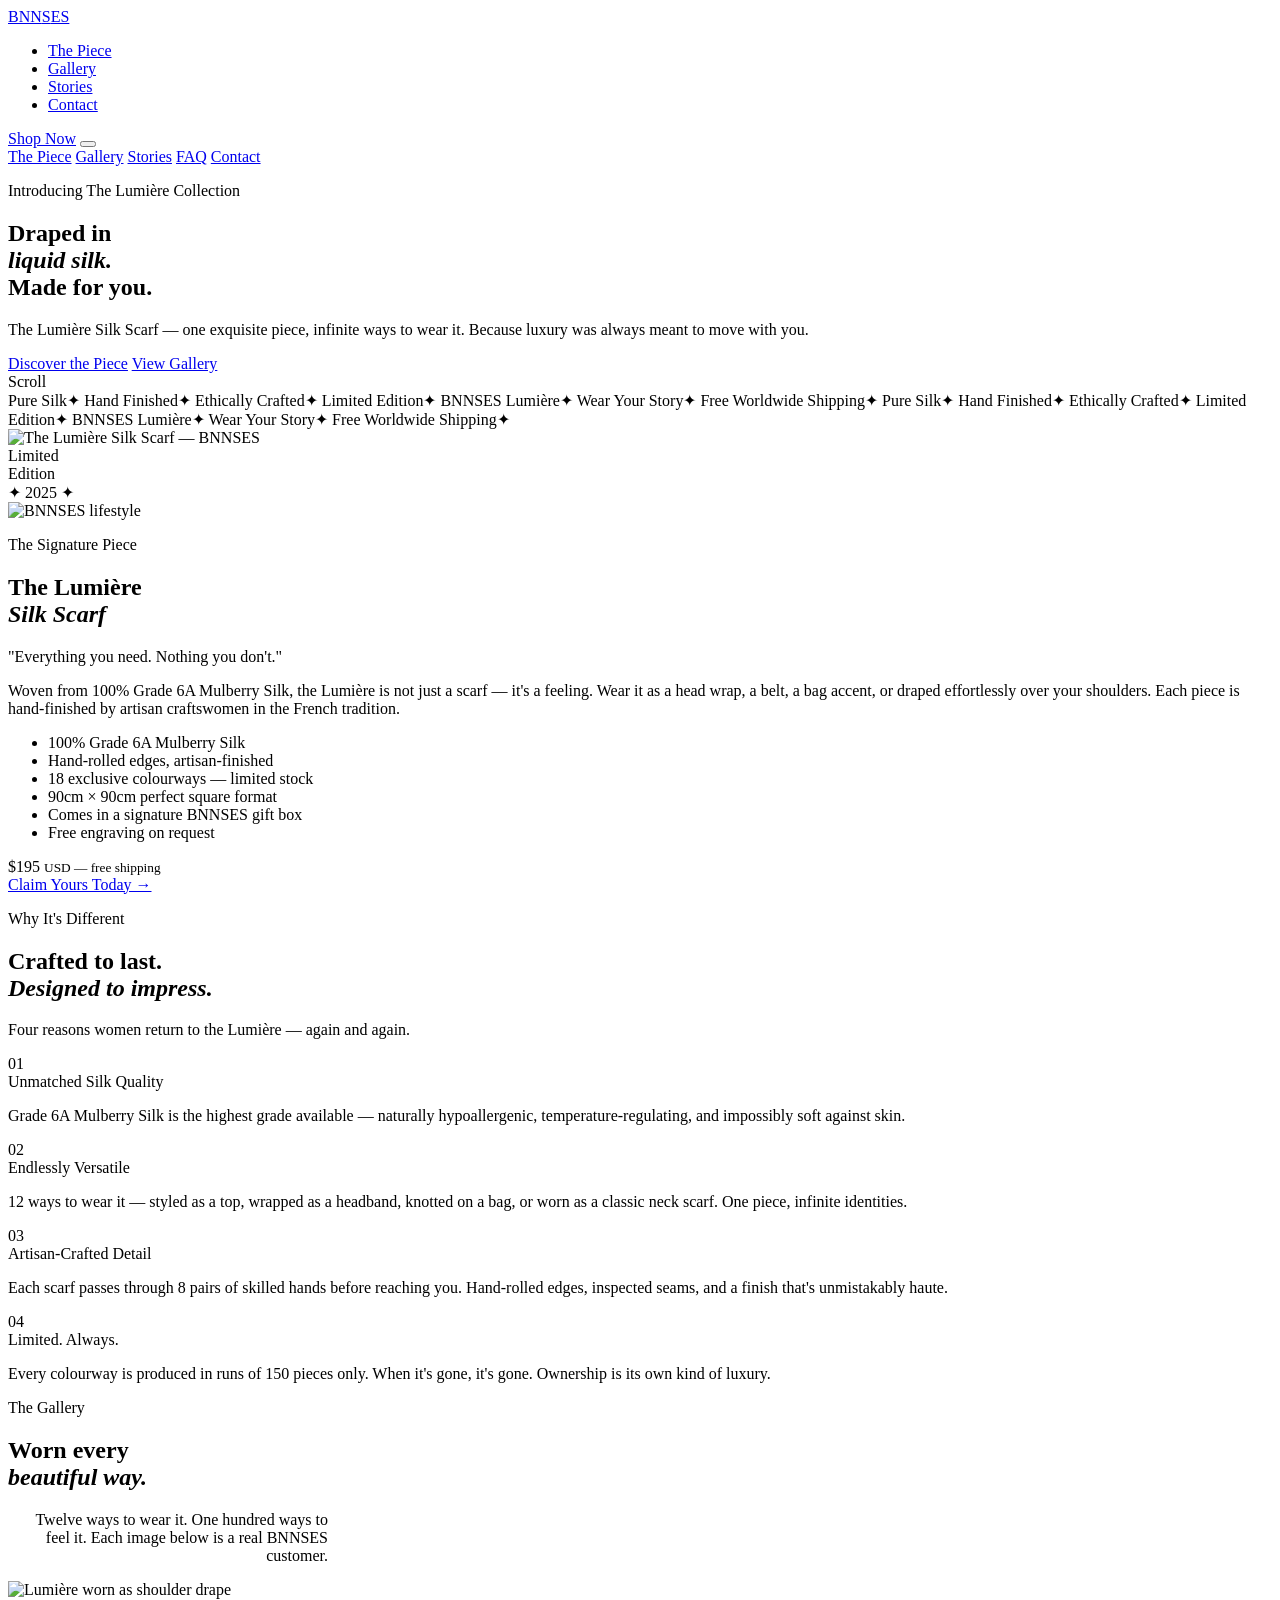
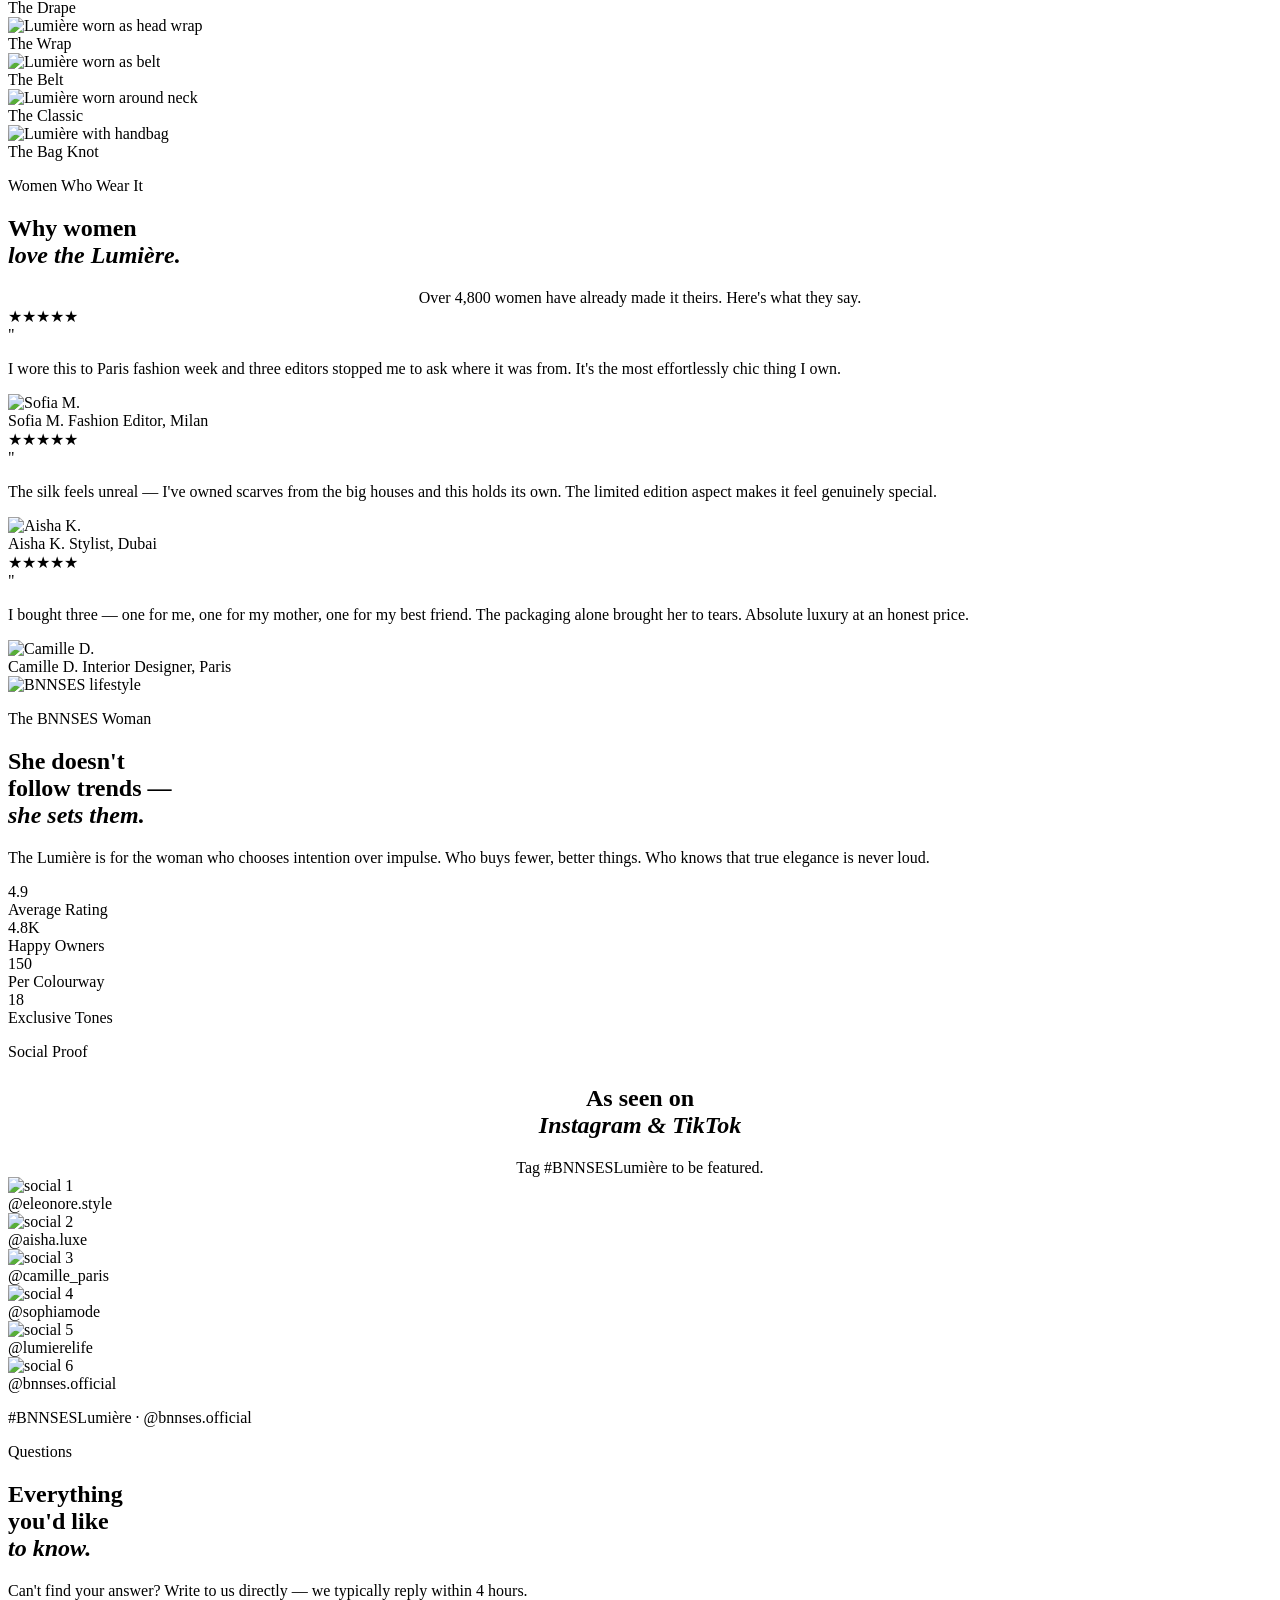
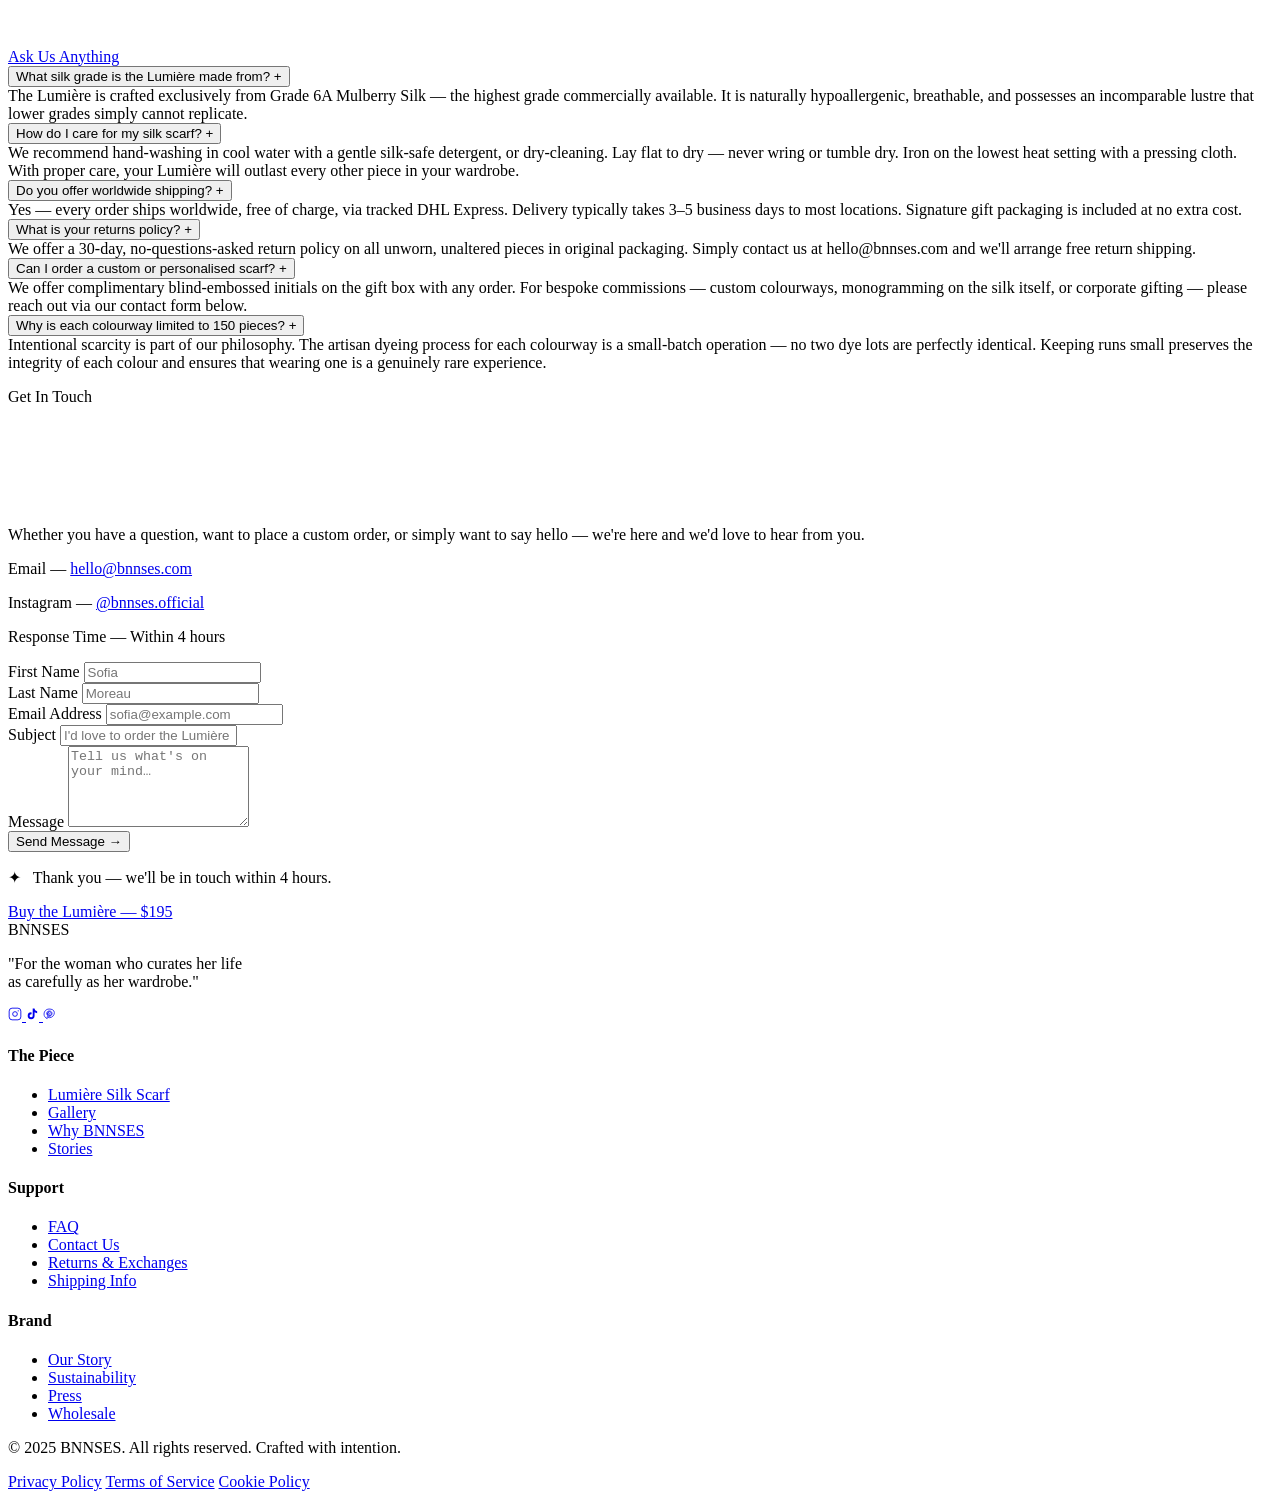
==== index.html @ 29a17f7b "Add files via upload" ====
<!DOCTYPE html>
<html lang="en">
<head>
  <meta charset="UTF-8" />
  <meta name="viewport" content="width=device-width, initial-scale=1.0" />
  <meta name="description" content="BNNSES — The luxury silk scarf reimagined for the modern woman. Timeless elegance, crafted for you." />
  <meta name="keywords" content="BNNSES, luxury silk scarf, women fashion, premium accessories, elegant scarf" />
  <meta property="og:title" content="BNNSES — Wear Your Story" />
  <meta property="og:description" content="The Lumière Silk Scarf. One piece. Infinite ways to wear it." />
  <title>BNNSES — Wear Your Story</title>

  <!-- Fonts -->
  <link rel="preconnect" href="https://fonts.googleapis.com" />
  <link rel="preconnect" href="https://fonts.gstatic.com" crossorigin />
 <link rel="stylesheet" href="src/styles/style.css">
</head>
<body>

<!-- Custom cursor -->
<div id="cursor"></div>
<div id="cursor-ring"></div>

<!-- ─── NAVBAR ─── -->
<nav id="navbar">
  <a href="#" class="nav-logo">BNN<span>S</span>ES</a>
  <ul class="nav-links">
    <li><a href="#product">The Piece</a></li>
    <li><a href="#gallery">Gallery</a></li>
    <li><a href="#testimonials">Stories</a></li>
    <li><a href="#contact">Contact</a></li>
  </ul>
  <a href="#product" class="nav-cta">Shop Now</a>
  <button class="hamburger" id="hamburger" aria-label="Menu">
    <span></span><span></span><span></span>
  </button>
</nav>

<!-- Mobile menu -->
<div class="mobile-menu" id="mobile-menu">
  <a href="#product" onclick="closeMobileMenu()">The Piece</a>
  <a href="#gallery" onclick="closeMobileMenu()">Gallery</a>
  <a href="#testimonials" onclick="closeMobileMenu()">Stories</a>
  <a href="#faq" onclick="closeMobileMenu()">FAQ</a>
  <a href="#contact" onclick="closeMobileMenu()">Contact</a>
</div>

<!-- ─── HERO ─── -->
<section id="hero">
  <div class="hero-bg" id="heroBg"></div>
  <div class="hero-overlay"></div>
  <div class="hero-content">
    <p class="hero-eyebrow">Introducing The Lumière Collection</p>
    <h1 class="hero-headline">
      Draped in<br><em>liquid silk.</em><br>Made for you.
    </h1>
    <p class="hero-sub">The Lumière Silk Scarf — one exquisite piece, infinite ways to wear it. Because luxury was always meant to move with you.</p>
    <div class="hero-actions">
      <a href="#product" class="btn-primary"><span>Discover the Piece</span></a>
      <a href="#gallery" class="btn-ghost">View Gallery</a>
    </div>
  </div>
  <div class="hero-scroll">
    <div class="scroll-line"></div>
    <span>Scroll</span>
  </div>
</section>

<!-- ─── MARQUEE ─── -->
<div class="marquee-strip">
  <div class="marquee-track" id="marqueeTrack">
    <span>Pure Silk</span><span class="dot">✦</span>
    <span>Hand Finished</span><span class="dot">✦</span>
    <span>Ethically Crafted</span><span class="dot">✦</span>
    <span>Limited Edition</span><span class="dot">✦</span>
    <span>BNNSES Lumière</span><span class="dot">✦</span>
    <span>Wear Your Story</span><span class="dot">✦</span>
    <span>Free Worldwide Shipping</span><span class="dot">✦</span>
    <span>Pure Silk</span><span class="dot">✦</span>
    <span>Hand Finished</span><span class="dot">✦</span>
    <span>Ethically Crafted</span><span class="dot">✦</span>
    <span>Limited Edition</span><span class="dot">✦</span>
    <span>BNNSES Lumière</span><span class="dot">✦</span>
    <span>Wear Your Story</span><span class="dot">✦</span>
    <span>Free Worldwide Shipping</span><span class="dot">✦</span>
  </div>
</div>

<!-- ─── PRODUCT ─── -->
<section id="product">
  <div class="product-visual reveal-left">
    <img
      class="product-img-main"
      src="https://images.unsplash.com/photo-1591124495480-71f02e0e4434?w=900&q=85&auto=format&fit=crop"
      alt="The Lumière Silk Scarf — BNNSES"
      loading="lazy"
    />
    <div class="product-badge" aria-label="Limited Edition">
      Limited<br/>Edition<br/>✦ 2025 ✦
    </div>
    <img
      class="product-img-accent"
      src="https://images.unsplash.com/photo-1515886657613-9f3515b0c78f?w=500&q=80&auto=format&fit=crop"
      alt="BNNSES lifestyle"
      loading="lazy"
    />
  </div>
  <div class="product-text reveal-right">
    <p class="section-label">The Signature Piece</p>
    <div class="divider"></div>
    <h2 class="section-title">The Lumière<br><em>Silk Scarf</em></h2>
    <p class="product-tagline">"Everything you need. Nothing you don't."</p>
    <p class="section-body">
      Woven from 100% Grade 6A Mulberry Silk, the Lumière is not just a scarf — it's a feeling. Wear it as a head wrap, a belt, a bag accent, or draped effortlessly over your shoulders. Each piece is hand-finished by artisan craftswomen in the French tradition.
    </p>
    <ul class="product-features">
      <li>100% Grade 6A Mulberry Silk</li>
      <li>Hand-rolled edges, artisan-finished</li>
      <li>18 exclusive colourways — limited stock</li>
      <li>90cm × 90cm perfect square format</li>
      <li>Comes in a signature BNNSES gift box</li>
      <li>Free engraving on request</li>
    </ul>
    <div class="product-price">$195 <small>USD — free shipping</small></div>
    <a href="#contact" class="btn-primary" style="margin-top:0.5rem;"><span>Claim Yours Today →</span></a>
  </div>
</section>

<!-- ─── BENEFITS ─── -->
<section id="benefits">
  <div style="max-width:600px;">
    <p class="section-label reveal">Why It's Different</p>
    <div class="divider reveal delay-1"></div>
    <h2 class="section-title reveal delay-1">Crafted to last.<br><em>Designed to impress.</em></h2>
    <p class="section-body reveal delay-2">Four reasons women return to the Lumière — again and again.</p>
  </div>
  <div class="benefits-grid">
    <div class="benefit-card reveal delay-1">
      <div class="benefit-number">01</div>
      <div class="benefit-title">Unmatched Silk Quality</div>
      <p class="benefit-desc">Grade 6A Mulberry Silk is the highest grade available — naturally hypoallergenic, temperature-regulating, and impossibly soft against skin.</p>
    </div>
    <div class="benefit-card reveal delay-2">
      <div class="benefit-number">02</div>
      <div class="benefit-title">Endlessly Versatile</div>
      <p class="benefit-desc">12 ways to wear it — styled as a top, wrapped as a headband, knotted on a bag, or worn as a classic neck scarf. One piece, infinite identities.</p>
    </div>
    <div class="benefit-card reveal delay-3">
      <div class="benefit-number">03</div>
      <div class="benefit-title">Artisan-Crafted Detail</div>
      <p class="benefit-desc">Each scarf passes through 8 pairs of skilled hands before reaching you. Hand-rolled edges, inspected seams, and a finish that's unmistakably haute.</p>
    </div>
    <div class="benefit-card reveal delay-4">
      <div class="benefit-number">04</div>
      <div class="benefit-title">Limited. Always.</div>
      <p class="benefit-desc">Every colourway is produced in runs of 150 pieces only. When it's gone, it's gone. Ownership is its own kind of luxury.</p>
    </div>
  </div>
</section>

<!-- ─── GALLERY ─── -->
<section id="gallery">
  <div class="gallery-intro">
    <div>
      <p class="section-label reveal">The Gallery</p>
      <div class="divider reveal delay-1"></div>
      <h2 class="section-title reveal delay-1">Worn every<br><em>beautiful way.</em></h2>
    </div>
    <p class="section-body reveal" style="max-width:320px; text-align:right;">Twelve ways to wear it. One hundred ways to feel it. Each image below is a real BNNSES customer.</p>
  </div>
  <div class="gallery-grid">
    <div class="gallery-item reveal">
      <img src="https://images.unsplash.com/photo-1503342217505-b0a15ec3261c?w=800&q=80&auto=format&fit=crop" alt="Lumière worn as shoulder drape" loading="lazy" />
      <div class="gallery-item-overlay"><span class="gallery-item-label">The Drape</span></div>
    </div>
    <div class="gallery-item reveal delay-1">
      <img src="https://images.unsplash.com/photo-1469334031218-e382a71b716b?w=600&q=80&auto=format&fit=crop" alt="Lumière worn as head wrap" loading="lazy" />
      <div class="gallery-item-overlay"><span class="gallery-item-label">The Wrap</span></div>
    </div>
    <div class="gallery-item reveal delay-2">
      <img src="https://images.unsplash.com/photo-1529139574466-a303027c1d8b?w=600&q=80&auto=format&fit=crop" alt="Lumière worn as belt" loading="lazy" />
      <div class="gallery-item-overlay"><span class="gallery-item-label">The Belt</span></div>
    </div>
    <div class="gallery-item reveal delay-1">
      <img src="https://images.unsplash.com/photo-1485968579580-b6d095142e6e?w=600&q=80&auto=format&fit=crop" alt="Lumière worn around neck" loading="lazy" />
      <div class="gallery-item-overlay"><span class="gallery-item-label">The Classic</span></div>
    </div>
    <div class="gallery-item reveal delay-3">
      <img src="https://images.unsplash.com/photo-1490481651871-ab68de25d43d?w=600&q=80&auto=format&fit=crop" alt="Lumière with handbag" loading="lazy" />
      <div class="gallery-item-overlay"><span class="gallery-item-label">The Bag Knot</span></div>
    </div>
  </div>
</section>

<!-- ─── TESTIMONIALS ─── -->
<section id="testimonials">
  <div class="testimonials-header">
    <p class="section-label reveal">Women Who Wear It</p>
    <div class="divider reveal delay-1"></div>
    <h2 class="section-title reveal delay-1">Why women<br><em>love the Lumière.</em></h2>
    <p class="section-body reveal delay-2" style="margin: 0 auto; text-align:center;">Over 4,800 women have already made it theirs. Here's what they say.</p>
  </div>
  <div class="testimonials-grid">
    <div class="testimonial-card reveal">
      <div class="stars">★★★★★</div>
      <div class="testimonial-quote">"</div>
      <p class="testimonial-text">I wore this to Paris fashion week and three editors stopped me to ask where it was from. It's the most effortlessly chic thing I own.</p>
      <div class="testimonial-author">
        <img class="author-avatar" src="https://images.unsplash.com/photo-1531746020798-e6953c6e8e04?w=120&q=80&auto=format&fit=crop&face" alt="Sofia M." loading="lazy" />
        <div class="author-info">
          <span class="author-name">Sofia M.</span>
          <span class="author-role">Fashion Editor, Milan</span>
        </div>
      </div>
    </div>
    <div class="testimonial-card reveal delay-1">
      <div class="stars">★★★★★</div>
      <div class="testimonial-quote">"</div>
      <p class="testimonial-text">The silk feels unreal — I've owned scarves from the big houses and this holds its own. The limited edition aspect makes it feel genuinely special.</p>
      <div class="testimonial-author">
        <img class="author-avatar" src="https://images.unsplash.com/photo-1438761681033-6461ffad8d80?w=120&q=80&auto=format&fit=crop&face" alt="Aisha K." loading="lazy" />
        <div class="author-info">
          <span class="author-name">Aisha K.</span>
          <span class="author-role">Stylist, Dubai</span>
        </div>
      </div>
    </div>
    <div class="testimonial-card reveal delay-2">
      <div class="stars">★★★★★</div>
      <div class="testimonial-quote">"</div>
      <p class="testimonial-text">I bought three — one for me, one for my mother, one for my best friend. The packaging alone brought her to tears. Absolute luxury at an honest price.</p>
      <div class="testimonial-author">
        <img class="author-avatar" src="https://images.unsplash.com/photo-1517841905240-472988babdf9?w=120&q=80&auto=format&fit=crop&face" alt="Camille D." loading="lazy" />
        <div class="author-info">
          <span class="author-name">Camille D.</span>
          <span class="author-role">Interior Designer, Paris</span>
        </div>
      </div>
    </div>
  </div>
</section>

<!-- ─── LIFESTYLE ─── -->
<section id="lifestyle" style="padding:0;">
  <div class="lifestyle-img reveal-left">
    <img src="https://images.unsplash.com/photo-1609081219090-a6d81d3085bf?w=1000&q=80&auto=format&fit=crop" alt="BNNSES lifestyle" loading="lazy" />
  </div>
  <div class="lifestyle-text">
    <div class="lifestyle-inner reveal-right">
      <p class="section-label">The BNNSES Woman</p>
      <div class="divider"></div>
      <h2 class="section-title">She doesn't<br>follow trends —<br><em>she sets them.</em></h2>
      <p class="section-body">The Lumière is for the woman who chooses intention over impulse. Who buys fewer, better things. Who knows that true elegance is never loud.</p>
      <div class="lifestyle-stats">
        <div class="stat-item">
          <div class="stat-number">4.9</div>
          <div class="stat-label">Average Rating</div>
        </div>
        <div class="stat-item">
          <div class="stat-number">4.8K</div>
          <div class="stat-label">Happy Owners</div>
        </div>
        <div class="stat-item">
          <div class="stat-number">150</div>
          <div class="stat-label">Per Colourway</div>
        </div>
        <div class="stat-item">
          <div class="stat-number">18</div>
          <div class="stat-label">Exclusive Tones</div>
        </div>
      </div>
    </div>
  </div>
</section>

<!-- ─── SOCIAL PROOF ─── -->
<section id="social-proof">
  <p class="section-label reveal">Social Proof</p>
  <div class="divider reveal delay-1" style="margin:0 auto 1.5rem;"></div>
  <h2 class="section-title reveal delay-1" style="text-align:center;">As seen on<br><em>Instagram & TikTok</em></h2>
  <p class="section-body reveal delay-2" style="margin:0 auto; text-align:center;">Tag #BNNSESLumière to be featured.</p>
  <div class="social-feed">
    <div class="social-item reveal">
      <img src="https://images.unsplash.com/photo-1506252374453-ef5237291d83?w=400&q=80&auto=format&fit=crop" alt="social 1" loading="lazy" />
      <div class="social-overlay"><span>@eleonore.style</span></div>
    </div>
    <div class="social-item reveal delay-1">
      <img src="https://images.unsplash.com/photo-1548036328-c9fa89d128fa?w=400&q=80&auto=format&fit=crop" alt="social 2" loading="lazy" />
      <div class="social-overlay"><span>@aisha.luxe</span></div>
    </div>
    <div class="social-item reveal delay-2">
      <img src="https://images.unsplash.com/photo-1526045612212-70caf35c14df?w=400&q=80&auto=format&fit=crop" alt="social 3" loading="lazy" />
      <div class="social-overlay"><span>@camille_paris</span></div>
    </div>
    <div class="social-item reveal delay-3">
      <img src="https://images.unsplash.com/photo-1512361436605-a484bdb34b5f?w=400&q=80&auto=format&fit=crop" alt="social 4" loading="lazy" />
      <div class="social-overlay"><span>@sophiamode</span></div>
    </div>
    <div class="social-item reveal delay-4">
      <img src="https://images.unsplash.com/photo-1495385794356-15371f348c31?w=400&q=80&auto=format&fit=crop" alt="social 5" loading="lazy" />
      <div class="social-overlay"><span>@lumierelife</span></div>
    </div>
    <div class="social-item reveal delay-1">
      <img src="https://images.unsplash.com/photo-1509631179647-0177331693ae?w=400&q=80&auto=format&fit=crop" alt="social 6" loading="lazy" />
      <div class="social-overlay"><span>@bnnses.official</span></div>
    </div>
  </div>
  <p class="social-handle reveal">#BNNSESLumière · @bnnses.official</p>
</section>

<!-- ─── FAQ ─── -->
<section id="faq">
  <div class="faq-grid">
    <div>
      <p class="section-label reveal">Questions</p>
      <div class="divider reveal delay-1"></div>
      <h2 class="section-title reveal delay-1">Everything<br>you'd like<br><em>to know.</em></h2>
      <p class="section-body reveal delay-2">Can't find your answer? Write to us directly — we typically reply within 4 hours.</p>
      <a href="#contact" class="btn-primary reveal delay-3" style="margin-top:2rem; display:inline-block;"><span>Ask Us Anything</span></a>
    </div>
    <div class="faq-list reveal delay-1">
      <div class="faq-item">
        <button class="faq-question" aria-expanded="false">
          What silk grade is the Lumière made from?
          <span class="faq-icon">+</span>
        </button>
        <div class="faq-answer">The Lumière is crafted exclusively from Grade 6A Mulberry Silk — the highest grade commercially available. It is naturally hypoallergenic, breathable, and possesses an incomparable lustre that lower grades simply cannot replicate.</div>
      </div>
      <div class="faq-item">
        <button class="faq-question" aria-expanded="false">
          How do I care for my silk scarf?
          <span class="faq-icon">+</span>
        </button>
        <div class="faq-answer">We recommend hand-washing in cool water with a gentle silk-safe detergent, or dry-cleaning. Lay flat to dry — never wring or tumble dry. Iron on the lowest heat setting with a pressing cloth. With proper care, your Lumière will outlast every other piece in your wardrobe.</div>
      </div>
      <div class="faq-item">
        <button class="faq-question" aria-expanded="false">
          Do you offer worldwide shipping?
          <span class="faq-icon">+</span>
        </button>
        <div class="faq-answer">Yes — every order ships worldwide, free of charge, via tracked DHL Express. Delivery typically takes 3–5 business days to most locations. Signature gift packaging is included at no extra cost.</div>
      </div>
      <div class="faq-item">
        <button class="faq-question" aria-expanded="false">
          What is your returns policy?
          <span class="faq-icon">+</span>
        </button>
        <div class="faq-answer">We offer a 30-day, no-questions-asked return policy on all unworn, unaltered pieces in original packaging. Simply contact us at hello@bnnses.com and we'll arrange free return shipping.</div>
      </div>
      <div class="faq-item">
        <button class="faq-question" aria-expanded="false">
          Can I order a custom or personalised scarf?
          <span class="faq-icon">+</span>
        </button>
        <div class="faq-answer">We offer complimentary blind-embossed initials on the gift box with any order. For bespoke commissions — custom colourways, monogramming on the silk itself, or corporate gifting — please reach out via our contact form below.</div>
      </div>
      <div class="faq-item">
        <button class="faq-question" aria-expanded="false">
          Why is each colourway limited to 150 pieces?
          <span class="faq-icon">+</span>
        </button>
        <div class="faq-answer">Intentional scarcity is part of our philosophy. The artisan dyeing process for each colourway is a small-batch operation — no two dye lots are perfectly identical. Keeping runs small preserves the integrity of each colour and ensures that wearing one is a genuinely rare experience.</div>
      </div>
    </div>
  </div>
</section>

<!-- ─── CONTACT ─── -->
<section id="contact">
  <div class="contact-grid">
    <div>
      <p class="section-label reveal">Get In Touch</p>
      <div class="divider reveal delay-1"></div>
      <h2 class="section-title reveal delay-1" style="color:#fff;">Let's talk<br>about your<br><em>perfect piece.</em></h2>
      <p class="contact-body reveal delay-2">Whether you have a question, want to place a custom order, or simply want to say hello — we're here and we'd love to hear from you.</p>
      <p class="contact-detail reveal delay-2">Email — <a href="mailto:hello@bnnses.com">hello@bnnses.com</a></p>
      <p class="contact-detail reveal delay-3">Instagram — <a href="https://instagram.com/bnnses.official" target="_blank" rel="noopener">@bnnses.official</a></p>
      <p class="contact-detail reveal delay-3">Response Time — Within 4 hours</p>
    </div>
    <div class="reveal delay-2">
      <form class="contact-form" id="contactForm" action="https://formspree.io/f/mpqnwkon" method="POST">
        <div class="form-row">
          <div class="form-group">
            <label for="fname">First Name</label>
            <input type="text" id="fname" name="first_name" placeholder="Sofia" required />
          </div>
          <div class="form-group">
            <label for="lname">Last Name</label>
            <input type="text" id="lname" name="last_name" placeholder="Moreau" required />
          </div>
        </div>
        <div class="form-group">
          <label for="email">Email Address</label>
          <input type="email" id="email" name="email" placeholder="sofia@example.com" required />
        </div>
        <div class="form-group">
          <label for="subject">Subject</label>
          <input type="text" id="subject" name="subject" placeholder="I'd love to order the Lumière in…" />
        </div>
        <div class="form-group">
          <label for="message">Message</label>
          <textarea id="message" name="message" rows="5" placeholder="Tell us what's on your mind…" required></textarea>
        </div>
        <input type="hidden" name="_subject" value="New BNNSES Enquiry" />
        <button type="submit" class="form-submit"><span>Send Message →</span></button>
        <p class="form-success" id="formSuccess">
          ✦ &nbsp; Thank you — we'll be in touch within 4 hours.
        </p>
      </form>
    </div>
  </div>
</section>

<!-- ─── STICKY BUY ─── -->
<div id="sticky-buy">
  <a href="#product" class="sticky-btn">
    <span class="sticky-dot"></span>
    Buy the Lumière — $195
  </a>
</div>

<!-- ─── FOOTER ─── -->
<footer>
  <div class="footer-top">
    <div>
      <div class="footer-brand-name">BNN<span>S</span>ES</div>
      <p class="footer-tagline">"For the woman who curates her life<br>as carefully as her wardrobe."</p>
      <div class="footer-socials">
        <a href="#" class="social-icon" aria-label="Instagram">
          <svg width="14" height="14" viewBox="0 0 24 24" fill="none" stroke="currentColor" stroke-width="1.5"><rect x="2" y="2" width="20" height="20" rx="5"/><circle cx="12" cy="12" r="4"/><circle cx="17.5" cy="6.5" r="1" fill="currentColor" stroke="none"/></svg>
        </a>
        <a href="#" class="social-icon" aria-label="TikTok">
          <svg width="13" height="14" viewBox="0 0 24 24" fill="currentColor"><path d="M19.59 6.69a4.83 4.83 0 01-3.77-4.25V2h-3.45v13.67a2.89 2.89 0 01-2.88 2.5 2.89 2.89 0 01-2.89-2.89 2.89 2.89 0 012.89-2.89c.28 0 .54.04.79.1V9.01a6.27 6.27 0 00-.79-.05 6.34 6.34 0 00-6.34 6.34 6.34 6.34 0 006.34 6.34 6.34 6.34 0 006.33-6.34V8.91a8.16 8.16 0 004.77 1.52V7.01a4.85 4.85 0 01-1-.32z"/></svg>
        </a>
        <a href="#" class="social-icon" aria-label="Pinterest">
          <svg width="12" height="14" viewBox="0 0 24 24" fill="none" stroke="currentColor" stroke-width="1.5"><path d="M12 2C6.48 2 2 6.48 2 12c0 4.24 2.65 7.86 6.39 9.29-.09-.78-.17-1.98.04-2.83.18-.77 1.22-5.14 1.22-5.14s-.31-.62-.31-1.54c0-1.45.84-2.53 1.88-2.53.89 0 1.32.67 1.32 1.47 0 .9-.57 2.24-.87 3.48-.25 1.04.52 1.88 1.54 1.88 1.85 0 3.09-2.38 3.09-5.19 0-2.15-1.46-3.65-3.54-3.65-2.41 0-3.83 1.81-3.83 3.68 0 .73.28 1.51.63 1.93.07.08.08.16.06.24l-.24.96c-.04.16-.12.19-.28.11-1.04-.48-1.69-2-1.69-3.21 0-2.61 1.9-5.01 5.48-5.01 2.88 0 5.12 2.05 5.12 4.79 0 2.86-1.8 5.16-4.3 5.16-.84 0-1.63-.44-1.9-.95l-.52 1.94c-.19.71-.69 1.61-1.03 2.15.78.24 1.6.37 2.45.37 5.52 0 10-4.48 10-10S17.52 2 12 2z"/></svg>
        </a>
      </div>
    </div>
    <div class="footer-col">
      <h4>The Piece</h4>
      <ul class="footer-links">
        <li><a href="#product">Lumière Silk Scarf</a></li>
        <li><a href="#gallery">Gallery</a></li>
        <li><a href="#benefits">Why BNNSES</a></li>
        <li><a href="#testimonials">Stories</a></li>
      </ul>
    </div>
    <div class="footer-col">
      <h4>Support</h4>
      <ul class="footer-links">
        <li><a href="#faq">FAQ</a></li>
        <li><a href="#contact">Contact Us</a></li>
        <li><a href="#">Returns & Exchanges</a></li>
        <li><a href="#">Shipping Info</a></li>
      </ul>
    </div>
    <div class="footer-col">
      <h4>Brand</h4>
      <ul class="footer-links">
        <li><a href="#">Our Story</a></li>
        <li><a href="#">Sustainability</a></li>
        <li><a href="#">Press</a></li>
        <li><a href="#">Wholesale</a></li>
      </ul>
    </div>
  </div>
  <div class="footer-bottom">
    <p class="footer-copy">© 2025 BNNSES. All rights reserved. Crafted with intention.</p>
    <div class="footer-legal">
      <a href="#">Privacy Policy</a>
      <a href="#">Terms of Service</a>
      <a href="#">Cookie Policy</a>
    </div>
  </div>
</footer>
</body>
</html>
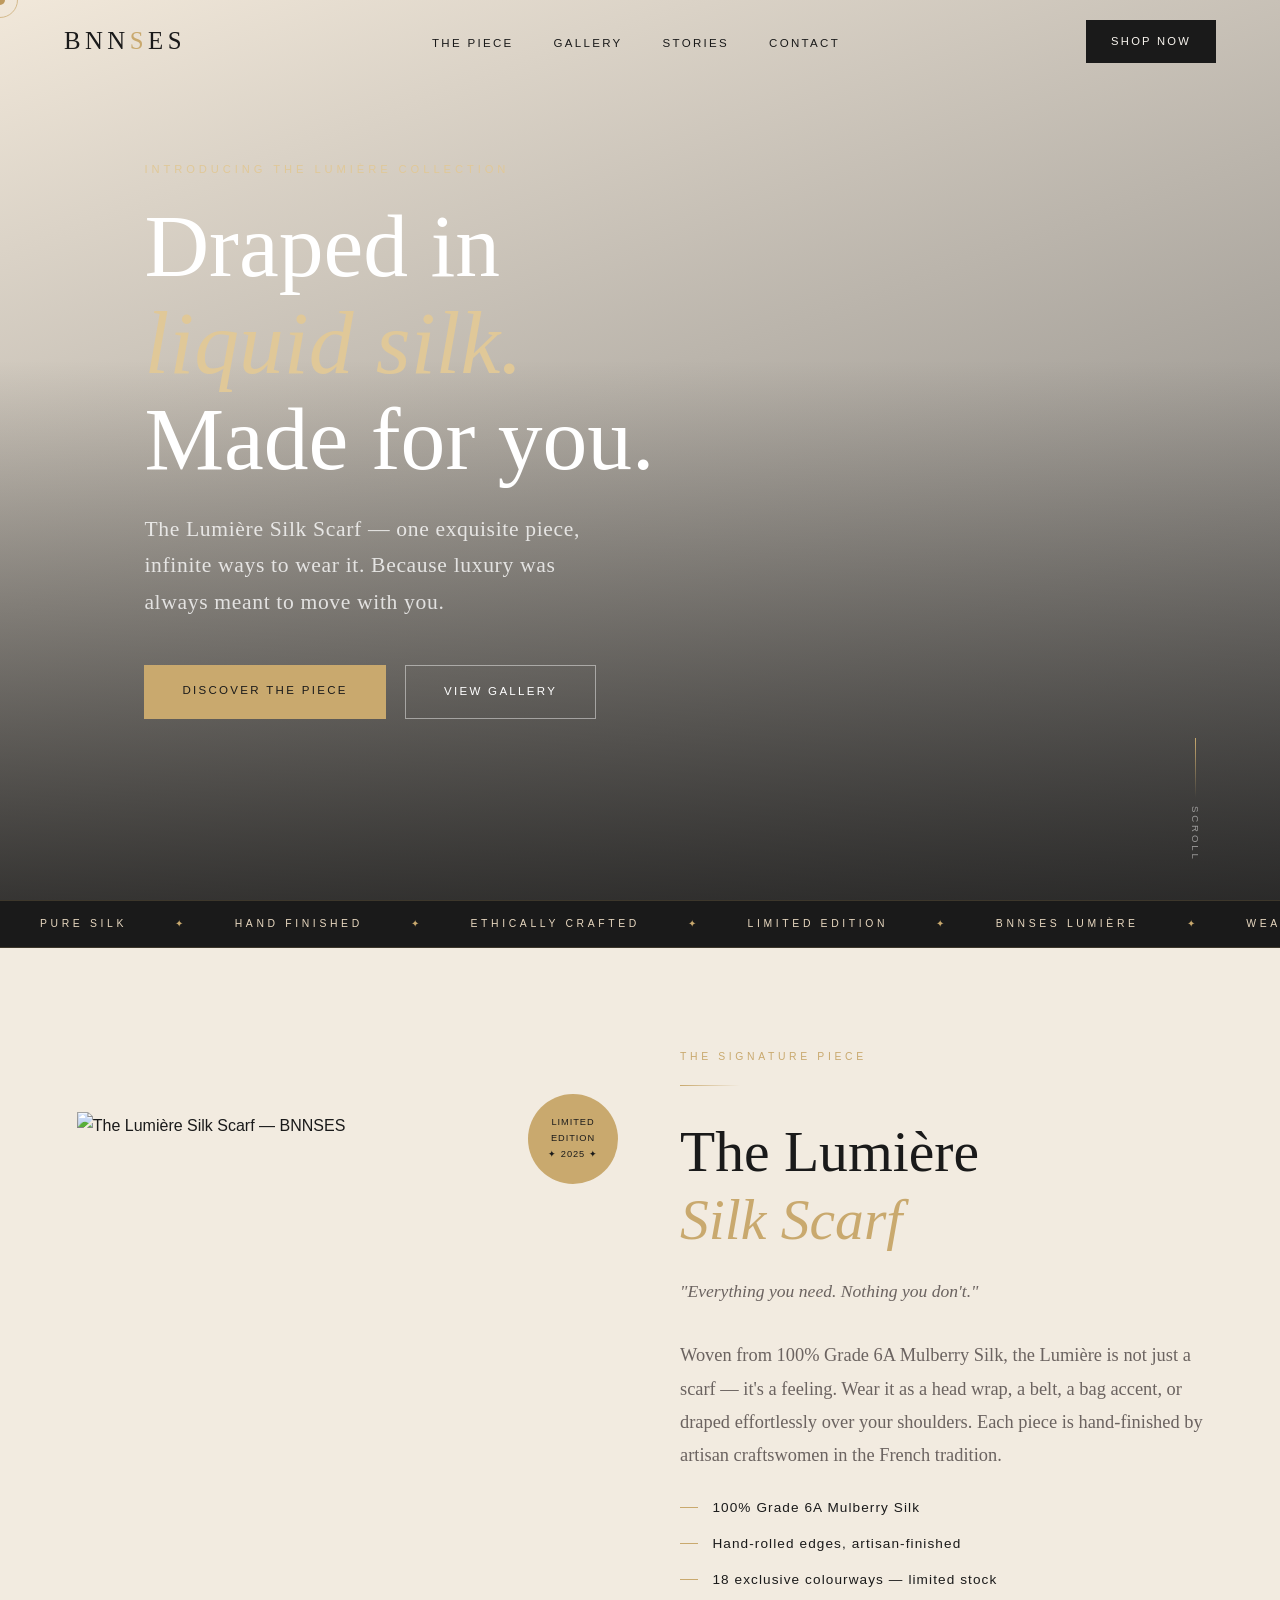
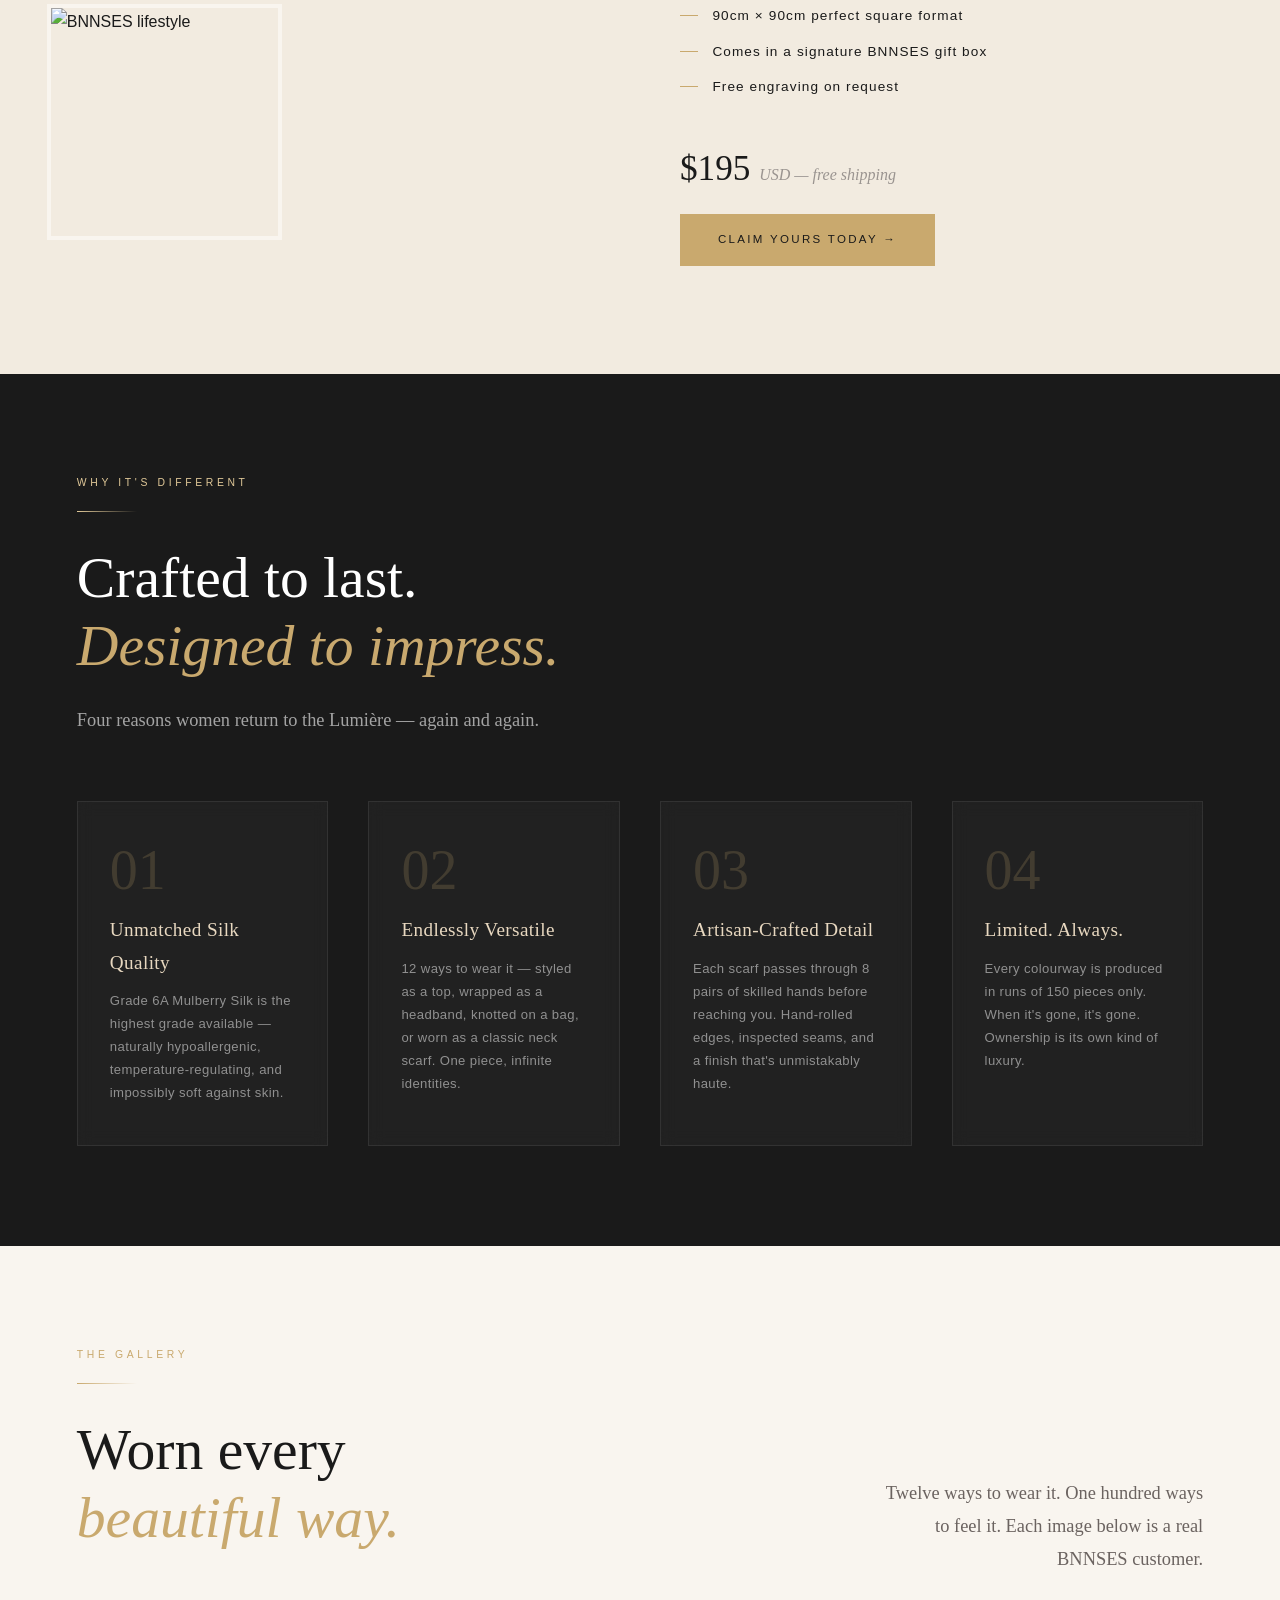
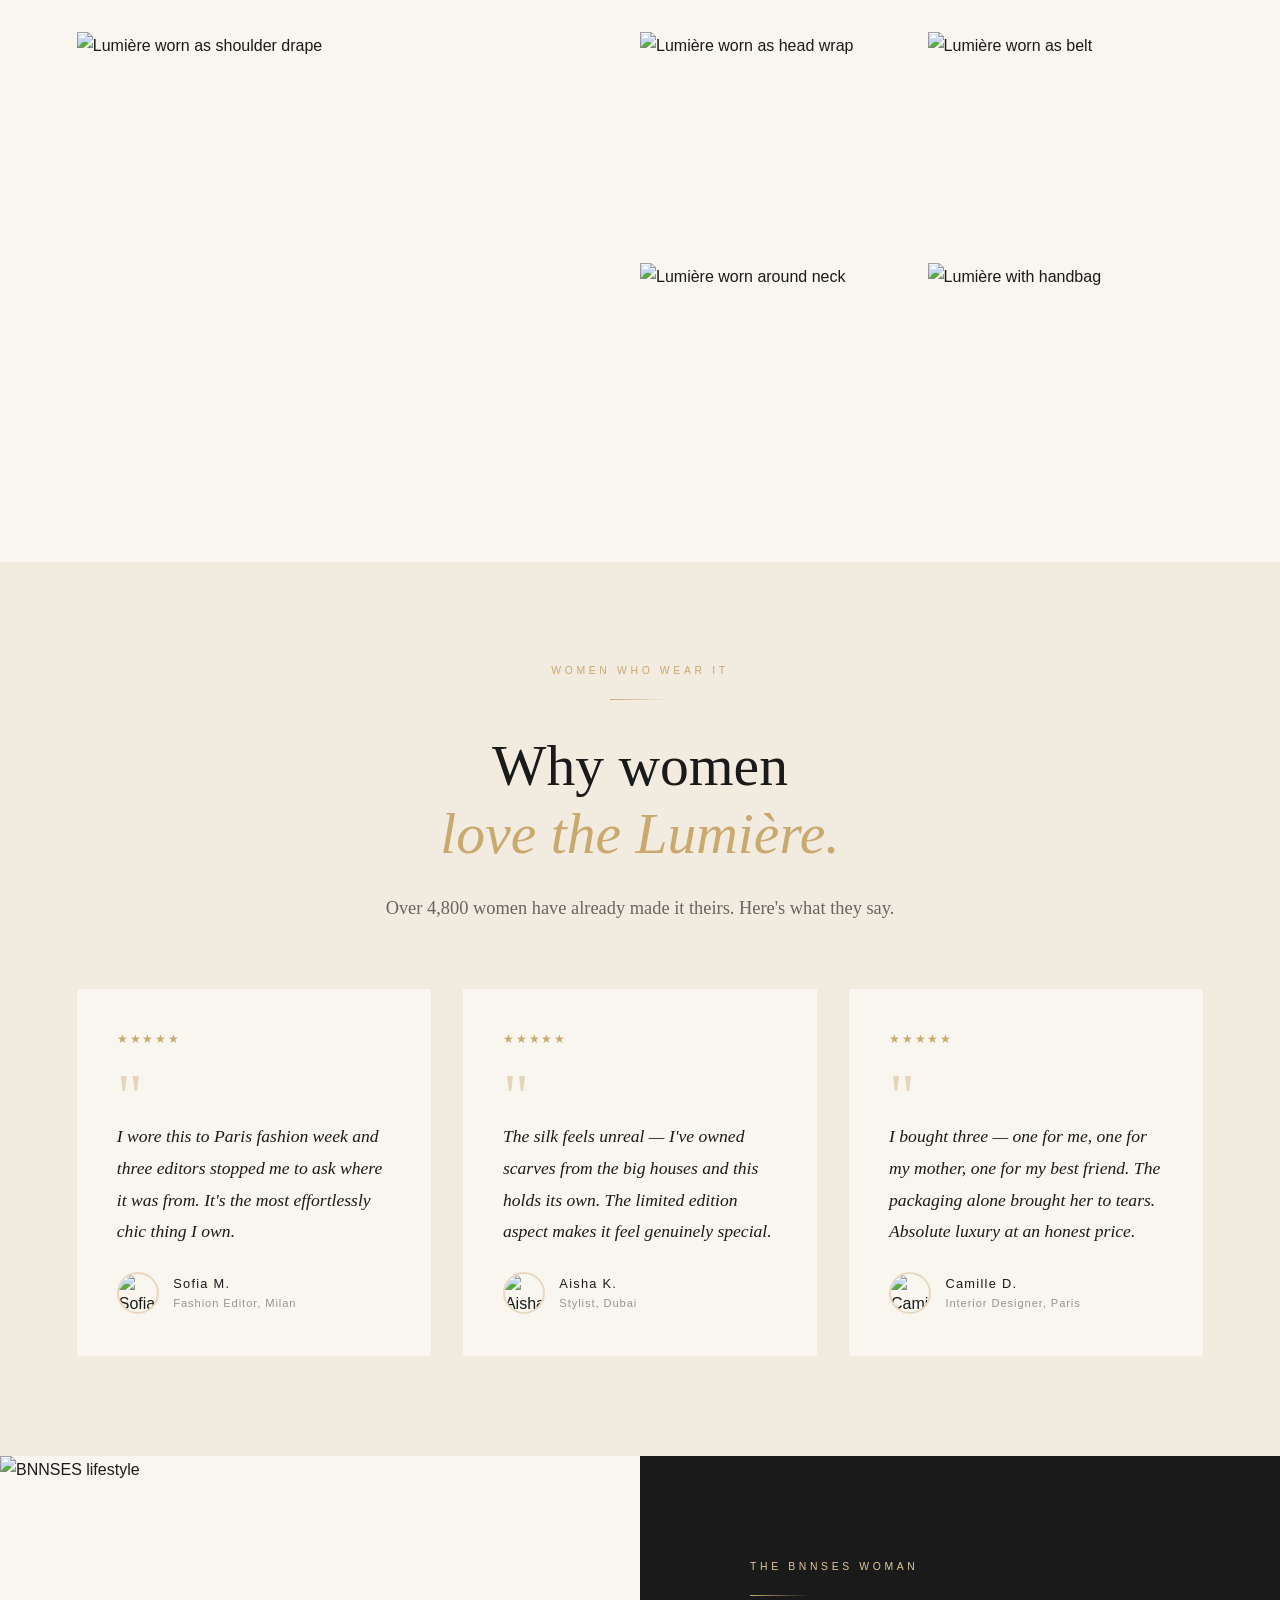
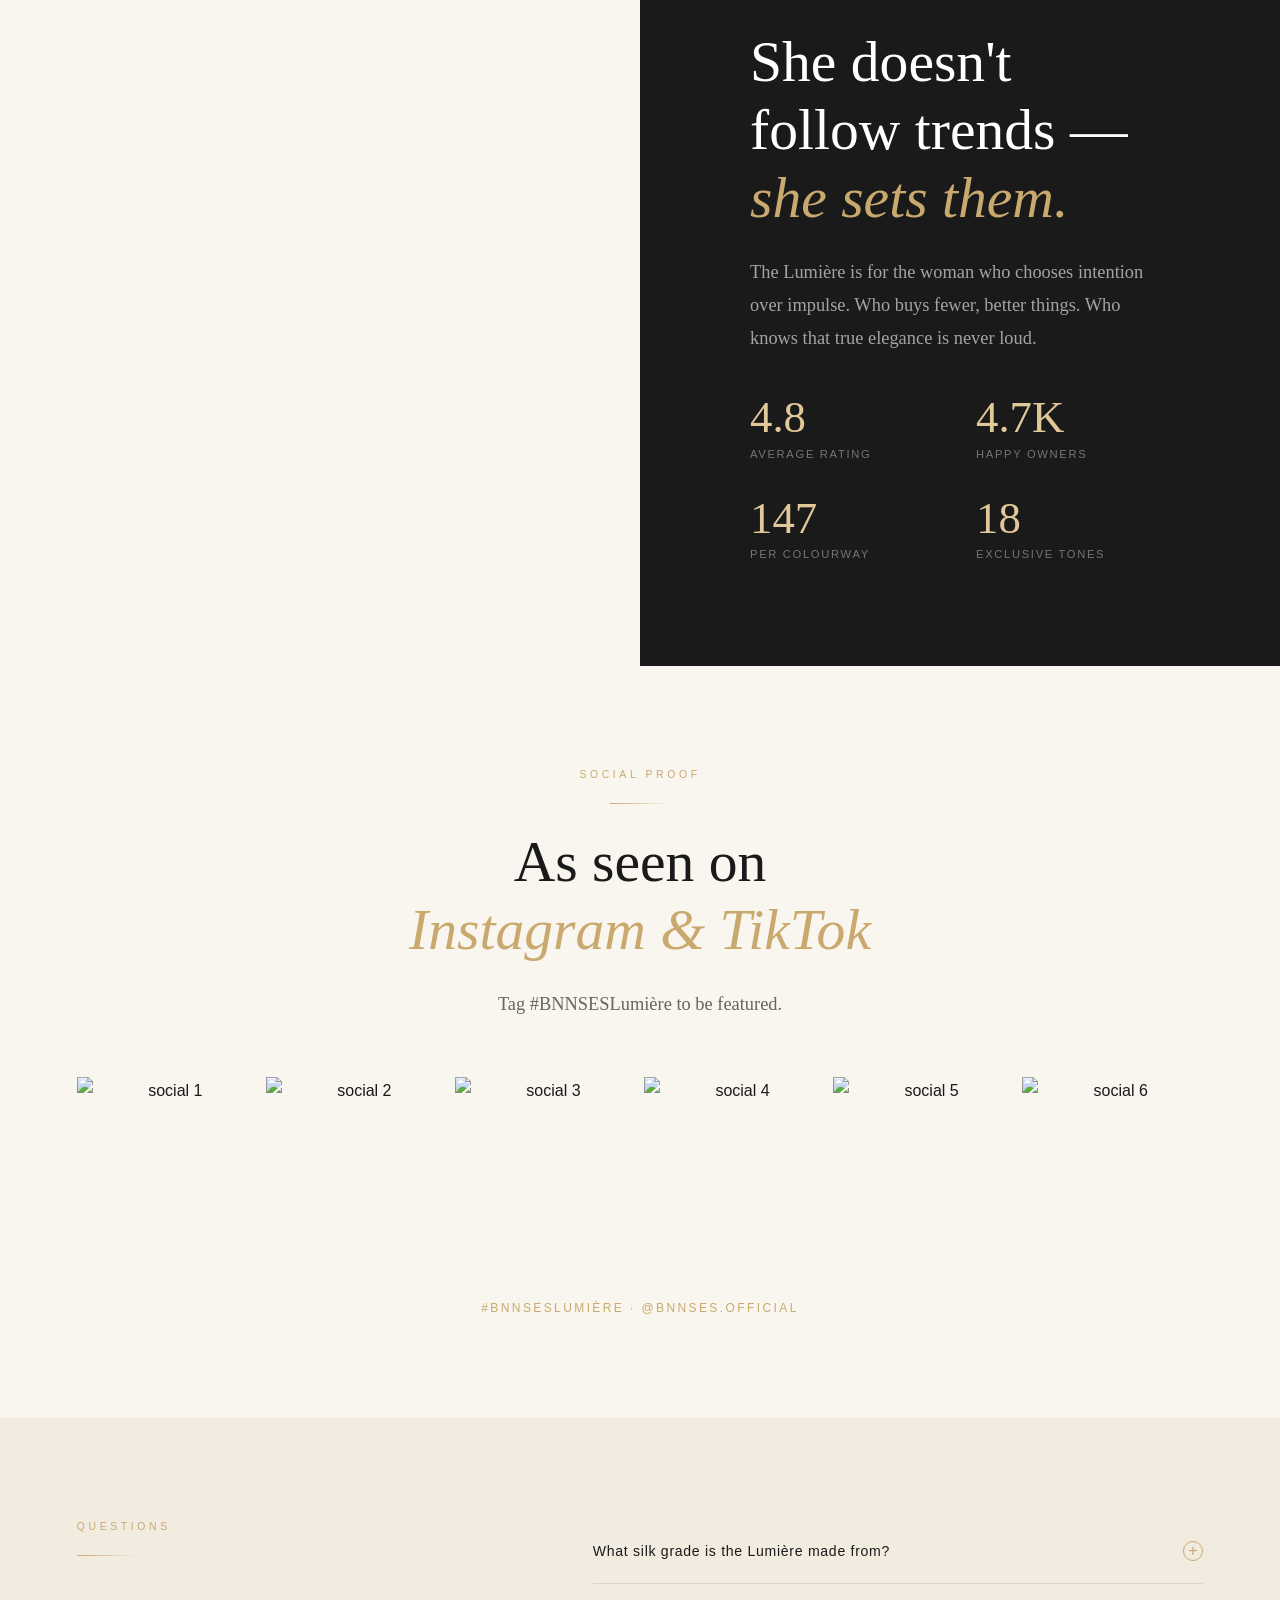
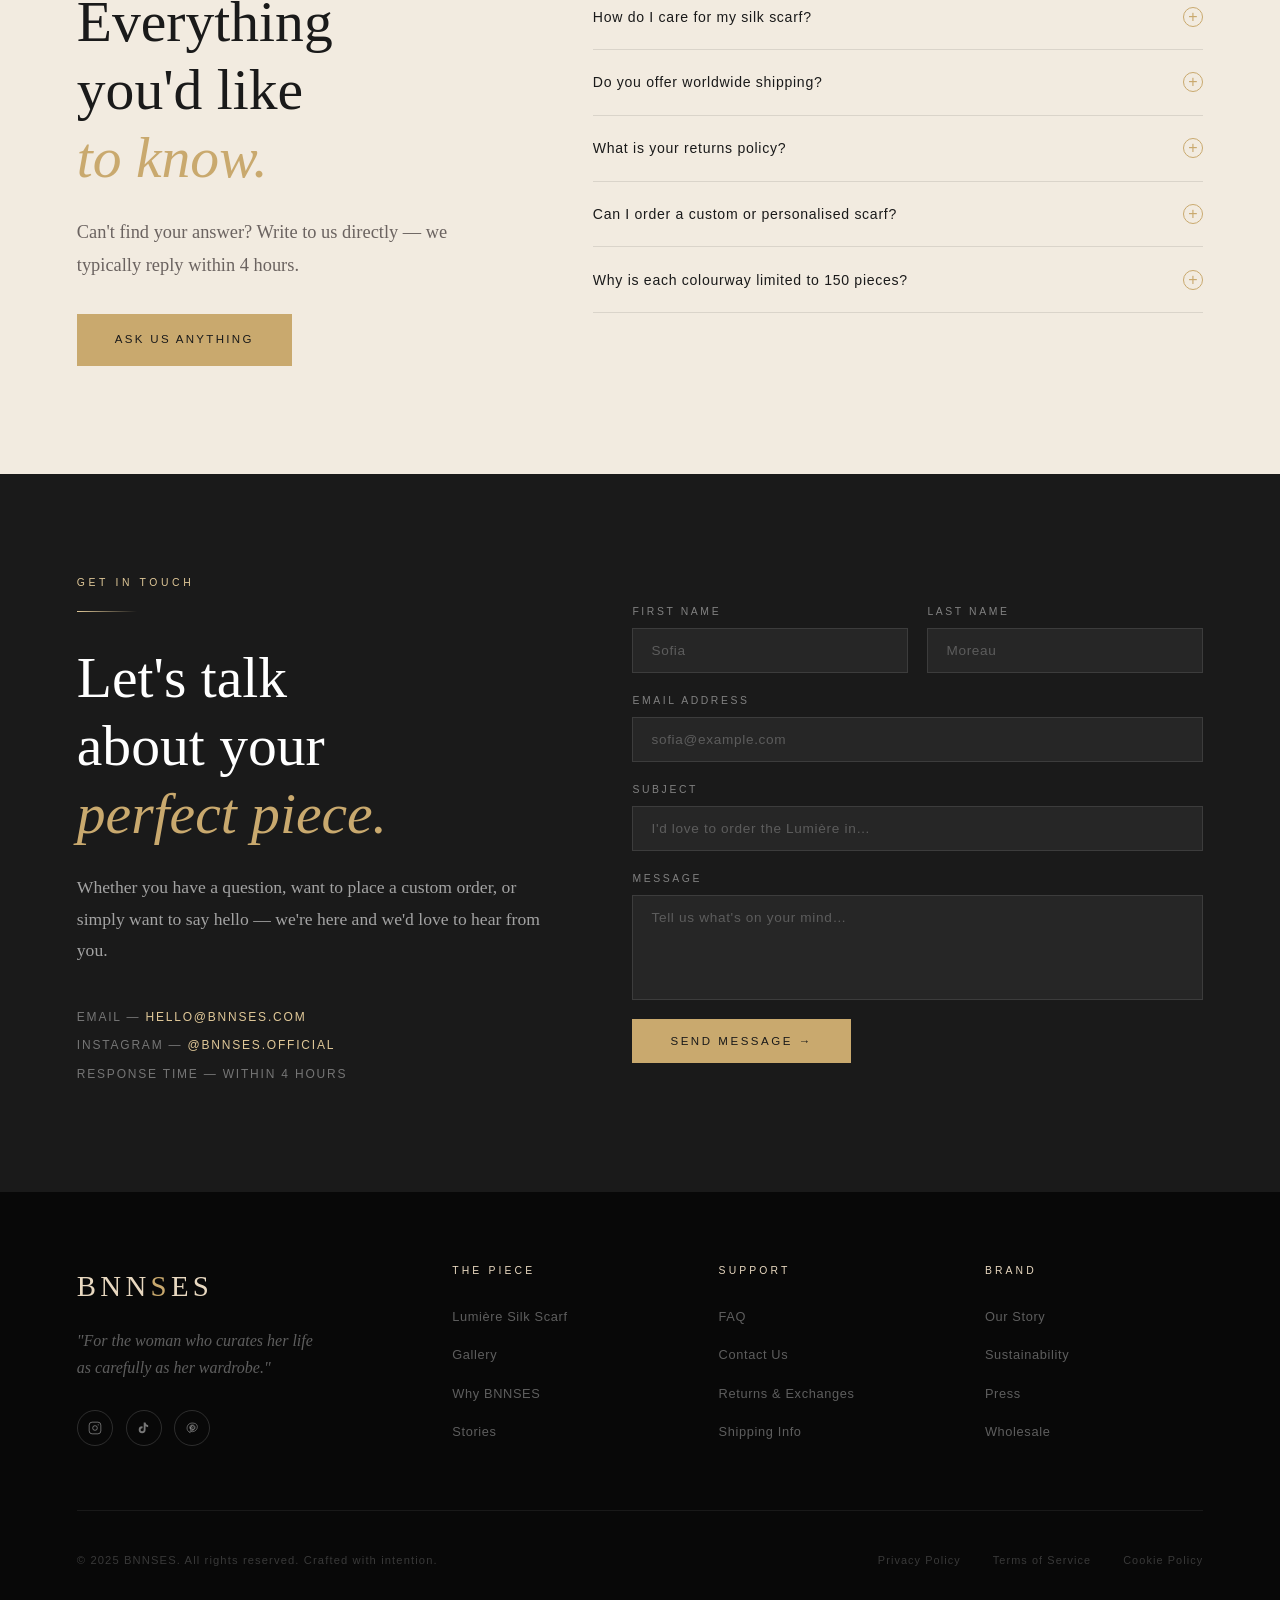
==== commit ca665419: "Update index.html" ====
--- a/index.html
+++ b/index.html
@@ -13,6 +13,7 @@
   <link rel="preconnect" href="https://fonts.googleapis.com" />
   <link rel="preconnect" href="https://fonts.gstatic.com" crossorigin />
  <link rel="stylesheet" href="src/styles/style.css">
+  <script src="src/index.js" defer></script>
 </head>
 <body>
 
--- a/src/styles/style.css
+++ b/src/styles/style.css
@@ -0,0 +1,1070 @@
+    /* ─── RESET & BASE ─── */
+    *, *::before, *::after { box-sizing: border-box; margin: 0; padding: 0; }
+    html { scroll-behavior: smooth; font-size: 16px; }
+
+    :root {
+      --ivory:      #F9F5EF;
+      --cream:      #F2EBE0;
+      --champagne:  #E8D8C0;
+      --gold:       #C9A96E;
+      --gold-light: #E0C898;
+      --blush:      #E8D4C8;
+      --black:      #0D0D0D;
+      --charcoal:   #1A1A1A;
+      --warm-gray:  #6B6360;
+      --mid-gray:   #9A9490;
+
+      --font-display: 'Playfair Display', serif;
+      --font-elegant: 'Cormorant Garamond', serif;
+      --font-clean:   'Jost', sans-serif;
+
+      --transition: 0.65s cubic-bezier(0.16, 1, 0.3, 1);
+      --transition-fast: 0.3s cubic-bezier(0.4, 0, 0.2, 1);
+    }
+
+    body {
+      background: var(--ivory);
+      color: var(--charcoal);
+      font-family: var(--font-clean);
+      font-weight: 300;
+      line-height: 1.7;
+      overflow-x: hidden;
+      cursor: none;
+    }
+
+    /* ─── CUSTOM CURSOR ─── */
+    #cursor {
+      position: fixed;
+      width: 10px; height: 10px;
+      background: var(--gold);
+      border-radius: 50%;
+      pointer-events: none;
+      z-index: 9999;
+      transform: translate(-50%, -50%);
+      transition: width 0.3s, height 0.3s, background 0.3s;
+      mix-blend-mode: multiply;
+    }
+    #cursor-ring {
+      position: fixed;
+      width: 36px; height: 36px;
+      border: 1px solid var(--gold);
+      border-radius: 50%;
+      pointer-events: none;
+      z-index: 9998;
+      transform: translate(-50%, -50%);
+      transition: transform 0.12s ease, width 0.3s, height 0.3s, border-color 0.3s;
+      opacity: 0.7;
+    }
+    body:has(a:hover) #cursor,
+    body:has(button:hover) #cursor { width: 16px; height: 16px; }
+
+    /* ─── SCROLL REVEAL ─── */
+    .reveal {
+      opacity: 0;
+      transform: translateY(40px);
+      transition: opacity 0.9s cubic-bezier(0.16, 1, 0.3, 1), transform 0.9s cubic-bezier(0.16, 1, 0.3, 1);
+    }
+    .reveal.visible { opacity: 1; transform: translateY(0); }
+    .reveal-left  { opacity: 0; transform: translateX(-50px); transition: opacity 0.9s cubic-bezier(0.16, 1, 0.3, 1), transform 0.9s cubic-bezier(0.16, 1, 0.3, 1); }
+    .reveal-right { opacity: 0; transform: translateX(50px);  transition: opacity 0.9s cubic-bezier(0.16, 1, 0.3, 1), transform 0.9s cubic-bezier(0.16, 1, 0.3, 1); }
+    .reveal-left.visible, .reveal-right.visible { opacity: 1; transform: translateX(0); }
+    .delay-1 { transition-delay: 0.15s; }
+    .delay-2 { transition-delay: 0.3s; }
+    .delay-3 { transition-delay: 0.45s; }
+    .delay-4 { transition-delay: 0.6s; }
+
+    /* ─── NAVBAR ─── */
+    nav {
+      position: fixed; top: 0; left: 0; right: 0;
+      z-index: 1000;
+      padding: 20px 5%;
+      display: flex; align-items: center; justify-content: space-between;
+      transition: background 0.5s, padding 0.5s, backdrop-filter 0.5s;
+    }
+    nav.scrolled {
+      background: rgba(249, 245, 239, 0.88);
+      backdrop-filter: blur(20px);
+      -webkit-backdrop-filter: blur(20px);
+      padding: 14px 5%;
+      border-bottom: 1px solid rgba(201, 169, 110, 0.2);
+    }
+    .nav-logo {
+      font-family: var(--font-display);
+      font-size: 1.55rem;
+      font-weight: 500;
+      letter-spacing: 0.18em;
+      color: var(--charcoal);
+      text-decoration: none;
+    }
+    .nav-logo span { color: var(--gold); }
+    .nav-links {
+      display: flex; gap: 2.5rem;
+      list-style: none;
+    }
+    .nav-links a {
+      font-family: var(--font-clean);
+      font-size: 0.72rem;
+      font-weight: 400;
+      letter-spacing: 0.2em;
+      text-transform: uppercase;
+      color: var(--charcoal);
+      text-decoration: none;
+      position: relative;
+      padding-bottom: 3px;
+    }
+    .nav-links a::after {
+      content: '';
+      position: absolute; bottom: 0; left: 0;
+      width: 0; height: 1px;
+      background: var(--gold);
+      transition: width var(--transition-fast);
+    }
+    .nav-links a:hover::after { width: 100%; }
+    .nav-cta {
+      font-family: var(--font-clean);
+      font-size: 0.7rem;
+      font-weight: 400;
+      letter-spacing: 0.2em;
+      text-transform: uppercase;
+      color: var(--ivory);
+      background: var(--charcoal);
+      padding: 11px 24px;
+      text-decoration: none;
+      border: 1px solid var(--charcoal);
+      transition: background var(--transition-fast), color var(--transition-fast);
+    }
+    .nav-cta:hover { background: var(--gold); border-color: var(--gold); color: var(--ivory); }
+
+    .hamburger {
+      display: none;
+      flex-direction: column; gap: 5px;
+      background: none; border: none;
+      cursor: pointer; padding: 4px;
+    }
+    .hamburger span {
+      display: block; width: 24px; height: 1px;
+      background: var(--charcoal);
+      transition: transform 0.3s, opacity 0.3s;
+    }
+    .hamburger.open span:nth-child(1) { transform: translateY(6px) rotate(45deg); }
+    .hamburger.open span:nth-child(2) { opacity: 0; }
+    .hamburger.open span:nth-child(3) { transform: translateY(-6px) rotate(-45deg); }
+
+    /* ─── MOBILE NAV ─── */
+    .mobile-menu {
+      display: none;
+      position: fixed; inset: 0;
+      background: var(--ivory);
+      z-index: 999;
+      flex-direction: column;
+      align-items: center; justify-content: center;
+      gap: 2.5rem;
+    }
+    .mobile-menu.open { display: flex; }
+    .mobile-menu a {
+      font-family: var(--font-display);
+      font-size: 2rem;
+      font-weight: 400;
+      color: var(--charcoal);
+      text-decoration: none;
+      letter-spacing: 0.05em;
+    }
+    .mobile-menu a:hover { color: var(--gold); }
+
+    /* ─── HERO ─── */
+    #hero {
+      position: relative;
+      height: 100svh; min-height: 600px;
+      display: flex; align-items: flex-end;
+      overflow: hidden;
+    }
+    .hero-bg {
+      position: absolute; inset: 0;
+      background:
+        linear-gradient(160deg, rgba(232,216,192,0.45) 0%, rgba(13,13,13,0.55) 100%),
+        url('https://images.unsplash.com/photo-1558769132-cb1aea458c5e?w=1800&q=85&auto=format&fit=crop') center/cover no-repeat;
+      transform: scale(1.04);
+      transition: transform 8s ease-out;
+    }
+    .hero-bg.loaded { transform: scale(1); }
+    .hero-overlay {
+      position: absolute; inset: 0;
+      background: linear-gradient(to top, rgba(13,13,13,0.72) 0%, transparent 60%);
+    }
+    .hero-content {
+      position: relative; z-index: 2;
+      padding: 0 6% 9vh;
+      max-width: 800px;
+    }
+    .hero-eyebrow {
+      font-family: var(--font-clean);
+      font-size: 0.7rem;
+      font-weight: 400;
+      letter-spacing: 0.35em;
+      text-transform: uppercase;
+      color: var(--gold-light);
+      margin-bottom: 1.2rem;
+      opacity: 0;
+      transform: translateY(20px);
+      animation: fadeUp 1s 0.4s forwards;
+    }
+    .hero-headline {
+      font-family: var(--font-display);
+      font-size: clamp(2.8rem, 7vw, 6.5rem);
+      font-weight: 400;
+      line-height: 1.08;
+      color: #fff;
+      margin-bottom: 1.4rem;
+      opacity: 0;
+      transform: translateY(30px);
+      animation: fadeUp 1s 0.65s forwards;
+    }
+    .hero-headline em { font-style: italic; color: var(--gold-light); }
+    .hero-sub {
+      font-family: var(--font-elegant);
+      font-size: clamp(1rem, 2.2vw, 1.35rem);
+      font-weight: 300;
+      color: rgba(255,255,255,0.78);
+      letter-spacing: 0.03em;
+      margin-bottom: 2.8rem;
+      max-width: 480px;
+      opacity: 0;
+      transform: translateY(20px);
+      animation: fadeUp 1s 0.9s forwards;
+    }
+    .hero-actions {
+      display: flex; gap: 1.2rem; flex-wrap: wrap;
+      opacity: 0; animation: fadeUp 1s 1.1s forwards;
+    }
+    .btn-primary {
+      font-family: var(--font-clean);
+      font-size: 0.72rem;
+      font-weight: 400;
+      letter-spacing: 0.2em;
+      text-transform: uppercase;
+      background: var(--gold);
+      color: var(--charcoal);
+      padding: 16px 38px;
+      border: none;
+      text-decoration: none;
+      cursor: pointer;
+      position: relative;
+      overflow: hidden;
+      display: inline-block;
+      transition: color 0.4s;
+    }
+    .btn-primary::before {
+      content: '';
+      position: absolute; inset: 0;
+      background: var(--charcoal);
+      transform: scaleX(0);
+      transform-origin: right;
+      transition: transform 0.45s cubic-bezier(0.16, 1, 0.3, 1);
+      z-index: 0;
+    }
+    .btn-primary:hover::before { transform: scaleX(1); transform-origin: left; }
+    .btn-primary:hover { color: var(--gold); }
+    .btn-primary span { position: relative; z-index: 1; }
+    .btn-ghost {
+      font-family: var(--font-clean);
+      font-size: 0.72rem;
+      font-weight: 400;
+      letter-spacing: 0.2em;
+      text-transform: uppercase;
+      color: #fff;
+      border: 1px solid rgba(255,255,255,0.45);
+      padding: 16px 38px;
+      text-decoration: none;
+      cursor: pointer;
+      background: transparent;
+      display: inline-block;
+      transition: border-color 0.3s, color 0.3s, background 0.3s;
+    }
+    .btn-ghost:hover { border-color: var(--gold); color: var(--gold); }
+    .hero-scroll {
+      position: absolute; bottom: 38px; right: 6%;
+      display: flex; flex-direction: column; align-items: center; gap: 8px;
+      opacity: 0; animation: fadeIn 1s 1.5s forwards;
+    }
+    .hero-scroll span {
+      font-size: 0.6rem;
+      letter-spacing: 0.3em;
+      text-transform: uppercase;
+      color: rgba(255,255,255,0.5);
+      writing-mode: vertical-rl;
+    }
+    .scroll-line {
+      width: 1px; height: 60px;
+      background: linear-gradient(to bottom, var(--gold), transparent);
+      animation: scrollPulse 2s infinite;
+    }
+
+    @keyframes fadeUp {
+      to { opacity: 1; transform: translateY(0); }
+    }
+    @keyframes fadeIn {
+      to { opacity: 1; }
+    }
+    @keyframes scrollPulse {
+      0%,100% { opacity: 0.3; } 50% { opacity: 1; }
+    }
+
+    /* ─── MARQUEE STRIP ─── */
+    .marquee-strip {
+      background: var(--charcoal);
+      padding: 14px 0;
+      overflow: hidden;
+      border-top: 1px solid rgba(201,169,110,0.2);
+      border-bottom: 1px solid rgba(201,169,110,0.2);
+    }
+    .marquee-track {
+      display: flex; white-space: nowrap;
+      animation: marqueeScroll 25s linear infinite;
+    }
+    .marquee-track span {
+      font-family: var(--font-clean);
+      font-size: 0.65rem;
+      font-weight: 300;
+      letter-spacing: 0.35em;
+      text-transform: uppercase;
+      color: var(--champagne);
+      padding: 0 2.5rem;
+    }
+    .marquee-track span.dot { color: var(--gold); padding: 0 0.5rem; }
+    @keyframes marqueeScroll {
+      from { transform: translateX(0); }
+      to   { transform: translateX(-50%); }
+    }
+
+    /* ─── SECTION BASE ─── */
+    section { padding: 100px 6%; }
+    .section-label {
+      font-family: var(--font-clean);
+      font-size: 0.65rem;
+      font-weight: 400;
+      letter-spacing: 0.35em;
+      text-transform: uppercase;
+      color: var(--gold);
+      margin-bottom: 1.2rem;
+    }
+    .section-title {
+      font-family: var(--font-display);
+      font-size: clamp(2rem, 4.5vw, 3.6rem);
+      font-weight: 400;
+      line-height: 1.18;
+      color: var(--charcoal);
+      margin-bottom: 1.5rem;
+    }
+    .section-title em { font-style: italic; color: var(--gold); }
+    .section-body {
+      font-family: var(--font-elegant);
+      font-size: 1.15rem;
+      font-weight: 400;
+      color: var(--warm-gray);
+      max-width: 560px;
+      line-height: 1.8;
+    }
+    .divider {
+      width: 60px; height: 1px;
+      background: linear-gradient(to right, var(--gold), transparent);
+      margin: 0 0 2rem;
+    }
+
+    /* ─── PRODUCT INTRO ─── */
+    #product {
+      display: grid;
+      grid-template-columns: 1fr 1fr;
+      gap: 80px;
+      align-items: center;
+      background: var(--cream);
+    }
+    .product-visual {
+      position: relative;
+    }
+    .product-img-main {
+      width: 100%;
+      aspect-ratio: 3/4;
+      object-fit: cover;
+      display: block;
+    }
+    .product-badge {
+      position: absolute;
+      top: -18px; right: -18px;
+      width: 90px; height: 90px;
+      background: var(--gold);
+      border-radius: 50%;
+      display: flex; align-items: center; justify-content: center;
+      flex-direction: column;
+      font-family: var(--font-clean);
+      font-size: 0.58rem;
+      font-weight: 400;
+      letter-spacing: 0.1em;
+      text-transform: uppercase;
+      color: var(--charcoal);
+      text-align: center;
+      animation: rotateBadge 12s linear infinite;
+      transform-origin: center;
+    }
+    @keyframes rotateBadge {
+      from { transform: rotate(0deg); }
+      to   { transform: rotate(360deg); }
+    }
+    .product-img-accent {
+      position: absolute;
+      bottom: -30px; left: -30px;
+      width: 45%;
+      aspect-ratio: 1;
+      object-fit: cover;
+      border: 4px solid var(--ivory);
+    }
+    .product-price {
+      font-family: var(--font-display);
+      font-size: 2.2rem;
+      font-weight: 400;
+      color: var(--charcoal);
+      margin: 1.8rem 0 0.5rem;
+    }
+    .product-price small {
+      font-size: 1rem;
+      color: var(--mid-gray);
+      font-style: italic;
+    }
+    .product-tagline {
+      font-family: var(--font-elegant);
+      font-size: 1.1rem;
+      font-style: italic;
+      color: var(--warm-gray);
+      margin-bottom: 2rem;
+    }
+    .product-features {
+      list-style: none;
+      margin: 1.5rem 0 2.5rem;
+      display: flex; flex-direction: column; gap: 0.8rem;
+    }
+    .product-features li {
+      display: flex; align-items: center; gap: 0.9rem;
+      font-family: var(--font-clean);
+      font-size: 0.85rem;
+      font-weight: 300;
+      letter-spacing: 0.08em;
+      color: var(--charcoal);
+    }
+    .product-features li::before {
+      content: '';
+      width: 18px; height: 1px;
+      background: var(--gold);
+      flex-shrink: 0;
+    }
+
+    /* ─── BENEFITS ─── */
+    #benefits {
+      background: var(--charcoal);
+      color: #fff;
+    }
+    #benefits .section-title { color: #fff; }
+    #benefits .section-body { color: rgba(255,255,255,0.6); }
+    #benefits .section-label { color: var(--gold-light); }
+    #benefits .divider { background: linear-gradient(to right, var(--gold-light), transparent); }
+    .benefits-grid {
+      display: grid;
+      grid-template-columns: repeat(auto-fit, minmax(220px, 1fr));
+      gap: 2.5rem;
+      margin-top: 4rem;
+    }
+    .benefit-card {
+      padding: 2.5rem 2rem;
+      border: 1px solid rgba(255,255,255,0.08);
+      background: rgba(255,255,255,0.03);
+      backdrop-filter: blur(8px);
+      position: relative;
+      overflow: hidden;
+      transition: border-color 0.3s, background 0.3s;
+    }
+    .benefit-card::after {
+      content: '';
+      position: absolute; bottom: 0; left: 0;
+      width: 100%; height: 2px;
+      background: linear-gradient(to right, var(--gold), transparent);
+      transform: scaleX(0);
+      transform-origin: left;
+      transition: transform 0.4s;
+    }
+    .benefit-card:hover { border-color: rgba(201,169,110,0.3); background: rgba(201,169,110,0.05); }
+    .benefit-card:hover::after { transform: scaleX(1); }
+    .benefit-number {
+      font-family: var(--font-display);
+      font-size: 3.5rem;
+      font-weight: 400;
+      color: rgba(201,169,110,0.2);
+      line-height: 1;
+      margin-bottom: 1rem;
+    }
+    .benefit-title {
+      font-family: var(--font-display);
+      font-size: 1.2rem;
+      font-weight: 400;
+      color: var(--champagne);
+      margin-bottom: 0.7rem;
+      letter-spacing: 0.02em;
+    }
+    .benefit-desc {
+      font-family: var(--font-clean);
+      font-size: 0.82rem;
+      font-weight: 300;
+      color: rgba(255,255,255,0.5);
+      line-height: 1.75;
+      letter-spacing: 0.03em;
+    }
+
+    /* ─── GALLERY ─── */
+    #gallery {
+      background: var(--ivory);
+      padding-bottom: 80px;
+    }
+    .gallery-intro {
+      display: flex; justify-content: space-between; align-items: flex-end;
+      margin-bottom: 3.5rem;
+      flex-wrap: wrap; gap: 1rem;
+    }
+    .gallery-grid {
+      display: grid;
+      grid-template-columns: 2fr 1fr 1fr;
+      grid-template-rows: auto auto;
+      gap: 12px;
+    }
+    .gallery-item {
+      overflow: hidden;
+      position: relative;
+    }
+    .gallery-item:nth-child(1) {
+      grid-row: 1 / 3;
+    }
+    .gallery-item img {
+      width: 100%;
+      height: 100%;
+      object-fit: cover;
+      display: block;
+      transition: transform 0.7s cubic-bezier(0.16, 1, 0.3, 1);
+      aspect-ratio: auto;
+      min-height: 200px;
+    }
+    .gallery-item:nth-child(1) img { min-height: 450px; }
+    .gallery-item:hover img { transform: scale(1.04); }
+    .gallery-item-overlay {
+      position: absolute; inset: 0;
+      background: linear-gradient(to top, rgba(13,13,13,0.5) 0%, transparent 60%);
+      opacity: 0;
+      transition: opacity 0.4s;
+      display: flex; align-items: flex-end;
+      padding: 1.5rem;
+    }
+    .gallery-item:hover .gallery-item-overlay { opacity: 1; }
+    .gallery-item-label {
+      font-family: var(--font-clean);
+      font-size: 0.68rem;
+      letter-spacing: 0.2em;
+      text-transform: uppercase;
+      color: rgba(255,255,255,0.9);
+    }
+
+    /* ─── TESTIMONIALS ─── */
+    #testimonials {
+      background: var(--cream);
+    }
+    .testimonials-header {
+      text-align: center;
+      margin-bottom: 4rem;
+    }
+    .testimonials-header .divider { margin: 0 auto 2rem; }
+    .testimonials-grid {
+      display: grid;
+      grid-template-columns: repeat(auto-fit, minmax(280px, 1fr));
+      gap: 2rem;
+    }
+    .testimonial-card {
+      background: var(--ivory);
+      padding: 2.5rem;
+      position: relative;
+      border-bottom: 2px solid transparent;
+      transition: border-color 0.3s, box-shadow 0.3s;
+    }
+    .testimonial-card:hover {
+      border-color: var(--gold);
+      box-shadow: 0 20px 60px rgba(201,169,110,0.1);
+    }
+    .testimonial-quote {
+      font-family: var(--font-display);
+      font-size: 4rem;
+      line-height: 1;
+      color: var(--gold);
+      opacity: 0.4;
+      margin-bottom: -0.5rem;
+    }
+    .testimonial-text {
+      font-family: var(--font-elegant);
+      font-size: 1.1rem;
+      font-style: italic;
+      color: var(--charcoal);
+      line-height: 1.8;
+      margin-bottom: 1.5rem;
+    }
+    .testimonial-author {
+      display: flex; align-items: center; gap: 0.9rem;
+    }
+    .author-avatar {
+      width: 42px; height: 42px;
+      border-radius: 50%;
+      object-fit: cover;
+      border: 2px solid var(--champagne);
+    }
+    .author-info { display: flex; flex-direction: column; }
+    .author-name {
+      font-family: var(--font-clean);
+      font-size: 0.8rem;
+      font-weight: 400;
+      letter-spacing: 0.1em;
+      color: var(--charcoal);
+    }
+    .author-role {
+      font-family: var(--font-clean);
+      font-size: 0.7rem;
+      font-weight: 300;
+      color: var(--mid-gray);
+      letter-spacing: 0.08em;
+    }
+    .stars {
+      color: var(--gold);
+      font-size: 0.75rem;
+      letter-spacing: 0.15em;
+      margin-bottom: 1rem;
+    }
+
+    /* ─── LIFESTYLE SHOWCASE ─── */
+    #lifestyle {
+      padding: 0;
+      display: grid;
+      grid-template-columns: 1fr 1fr;
+      min-height: 90vh;
+    }
+    .lifestyle-img {
+      position: relative;
+      overflow: hidden;
+    }
+    .lifestyle-img img {
+      width: 100%; height: 100%;
+      object-fit: cover;
+      display: block;
+      transition: transform 0.8s cubic-bezier(0.16, 1, 0.3, 1);
+    }
+    .lifestyle-img:hover img { transform: scale(1.04); }
+    .lifestyle-text {
+      background: var(--charcoal);
+      display: flex; align-items: center; justify-content: center;
+      padding: 10%;
+    }
+    .lifestyle-inner { max-width: 420px; }
+    .lifestyle-inner .section-label { color: var(--gold-light); }
+    .lifestyle-inner .section-title { color: #fff; margin-bottom: 1.5rem; }
+    .lifestyle-inner .section-body { color: rgba(255,255,255,0.6); margin-bottom: 2.5rem; }
+    .lifestyle-stats {
+      display: grid; grid-template-columns: 1fr 1fr;
+      gap: 2rem; margin-top: 2.5rem;
+    }
+    .stat-item {}
+    .stat-number {
+      font-family: var(--font-display);
+      font-size: 2.8rem;
+      font-weight: 400;
+      color: var(--gold-light);
+      line-height: 1;
+    }
+    .stat-label {
+      font-family: var(--font-clean);
+      font-size: 0.7rem;
+      font-weight: 300;
+      letter-spacing: 0.15em;
+      text-transform: uppercase;
+      color: rgba(255,255,255,0.4);
+      margin-top: 0.3rem;
+    }
+
+    /* ─── SOCIAL PROOF ─── */
+    #social-proof {
+      background: var(--ivory);
+      text-align: center;
+    }
+    .social-feed {
+      display: grid;
+      grid-template-columns: repeat(auto-fill, minmax(180px, 1fr));
+      gap: 8px;
+      margin-top: 3.5rem;
+    }
+    .social-item {
+      position: relative;
+      overflow: hidden;
+      aspect-ratio: 1;
+    }
+    .social-item img {
+      width: 100%; height: 100%;
+      object-fit: cover;
+      display: block;
+      transition: transform 0.5s;
+    }
+    .social-item:hover img { transform: scale(1.06); }
+    .social-overlay {
+      position: absolute; inset: 0;
+      background: rgba(13,13,13,0.5);
+      display: flex; align-items: center; justify-content: center;
+      opacity: 0;
+      transition: opacity 0.35s;
+    }
+    .social-item:hover .social-overlay { opacity: 1; }
+    .social-overlay span {
+      font-family: var(--font-clean);
+      font-size: 0.65rem;
+      font-weight: 400;
+      letter-spacing: 0.2em;
+      text-transform: uppercase;
+      color: #fff;
+    }
+    .social-handle {
+      font-family: var(--font-clean);
+      font-size: 0.75rem;
+      letter-spacing: 0.2em;
+      color: var(--gold);
+      margin-top: 2.5rem;
+      text-transform: uppercase;
+    }
+
+    /* ─── FAQ ─── */
+    #faq {
+      background: var(--cream);
+    }
+    .faq-grid {
+      display: grid;
+      grid-template-columns: 1fr 1.4fr;
+      gap: 80px;
+      align-items: start;
+    }
+    .faq-list { margin-top: 0; }
+    .faq-item {
+      border-bottom: 1px solid rgba(13,13,13,0.1);
+      overflow: hidden;
+    }
+    .faq-question {
+      display: flex; justify-content: space-between; align-items: center;
+      padding: 1.4rem 0;
+      cursor: pointer;
+      font-family: var(--font-clean);
+      font-size: 0.88rem;
+      font-weight: 400;
+      letter-spacing: 0.05em;
+      color: var(--charcoal);
+      background: none; border: none;
+      width: 100%; text-align: left;
+      gap: 1rem;
+    }
+    .faq-question:hover { color: var(--gold); }
+    .faq-icon {
+      width: 20px; height: 20px;
+      border: 1px solid var(--gold);
+      border-radius: 50%;
+      display: flex; align-items: center; justify-content: center;
+      flex-shrink: 0;
+      font-size: 1rem;
+      color: var(--gold);
+      transition: transform 0.3s;
+    }
+    .faq-item.open .faq-icon { transform: rotate(45deg); }
+    .faq-answer {
+      font-family: var(--font-elegant);
+      font-size: 1rem;
+      font-weight: 400;
+      color: var(--warm-gray);
+      line-height: 1.8;
+      max-height: 0;
+      overflow: hidden;
+      transition: max-height 0.4s ease, padding 0.4s ease;
+      padding-bottom: 0;
+    }
+    .faq-item.open .faq-answer {
+      max-height: 300px;
+      padding-bottom: 1.2rem;
+    }
+
+    /* ─── CONTACT ─── */
+    #contact {
+      background: var(--charcoal);
+    }
+    #contact .section-title { color: #fff; }
+    #contact .section-label { color: var(--gold-light); }
+    #contact .divider { background: linear-gradient(to right, var(--gold-light), transparent); }
+    .contact-grid {
+      display: grid;
+      grid-template-columns: 1fr 1.2fr;
+      gap: 80px;
+      align-items: center;
+    }
+    .contact-info { }
+    .contact-body {
+      font-family: var(--font-elegant);
+      font-size: 1.1rem;
+      color: rgba(255,255,255,0.6);
+      line-height: 1.8;
+      margin-bottom: 2.5rem;
+    }
+    .contact-detail {
+      font-family: var(--font-clean);
+      font-size: 0.75rem;
+      font-weight: 300;
+      letter-spacing: 0.15em;
+      color: rgba(255,255,255,0.4);
+      margin-bottom: 0.5rem;
+      text-transform: uppercase;
+    }
+    .contact-detail a { color: var(--gold-light); text-decoration: none; }
+    .contact-detail a:hover { color: var(--gold); }
+    .contact-form { display: flex; flex-direction: column; gap: 1.2rem; }
+    .form-group { display: flex; flex-direction: column; gap: 0.45rem; }
+    .form-group label {
+      font-family: var(--font-clean);
+      font-size: 0.65rem;
+      font-weight: 400;
+      letter-spacing: 0.25em;
+      text-transform: uppercase;
+      color: rgba(255,255,255,0.45);
+    }
+    .form-group input,
+    .form-group textarea {
+      background: rgba(255,255,255,0.05);
+      border: 1px solid rgba(255,255,255,0.1);
+      color: #fff;
+      padding: 14px 18px;
+      font-family: var(--font-clean);
+      font-size: 0.85rem;
+      font-weight: 300;
+      letter-spacing: 0.05em;
+      outline: none;
+      transition: border-color 0.3s, background 0.3s;
+      resize: none;
+    }
+    .form-group input:focus,
+    .form-group textarea:focus {
+      border-color: var(--gold);
+      background: rgba(201,169,110,0.05);
+    }
+    .form-group input::placeholder,
+    .form-group textarea::placeholder { color: rgba(255,255,255,0.25); }
+    .form-row { display: grid; grid-template-columns: 1fr 1fr; gap: 1.2rem; }
+    .form-submit {
+      font-family: var(--font-clean);
+      font-size: 0.72rem;
+      font-weight: 400;
+      letter-spacing: 0.22em;
+      text-transform: uppercase;
+      background: var(--gold);
+      color: var(--charcoal);
+      border: none;
+      padding: 16px 38px;
+      cursor: pointer;
+      position: relative;
+      overflow: hidden;
+      transition: color 0.4s;
+      align-self: flex-start;
+    }
+    .form-submit::before {
+      content: '';
+      position: absolute; inset: 0;
+      background: #fff;
+      transform: scaleX(0);
+      transform-origin: right;
+      transition: transform 0.45s cubic-bezier(0.16, 1, 0.3, 1);
+    }
+    .form-submit:hover::before { transform: scaleX(1); transform-origin: left; }
+    .form-submit:hover { color: var(--charcoal); }
+    .form-submit span { position: relative; z-index: 1; }
+    .form-success {
+      display: none;
+      font-family: var(--font-elegant);
+      font-style: italic;
+      font-size: 1.1rem;
+      color: var(--gold-light);
+      padding: 1rem 0;
+    }
+
+    /* ─── STICKY BUY ─── */
+    #sticky-buy {
+      position: fixed;
+      bottom: 28px; right: 28px;
+      z-index: 900;
+      opacity: 0; pointer-events: none;
+      transform: translateY(12px);
+      transition: opacity 0.4s, transform 0.4s;
+    }
+    #sticky-buy.visible { opacity: 1; pointer-events: all; transform: translateY(0); }
+    .sticky-btn {
+      display: flex; align-items: center; gap: 0.6rem;
+      background: var(--charcoal);
+      color: var(--champagne);
+      padding: 14px 26px;
+      font-family: var(--font-clean);
+      font-size: 0.7rem;
+      font-weight: 400;
+      letter-spacing: 0.2em;
+      text-transform: uppercase;
+      text-decoration: none;
+      border: 1px solid rgba(201,169,110,0.3);
+      box-shadow: 0 10px 40px rgba(13,13,13,0.35);
+      transition: background 0.3s, color 0.3s;
+    }
+    .sticky-btn:hover { background: var(--gold); color: var(--charcoal); border-color: var(--gold); }
+    .sticky-dot {
+      width: 7px; height: 7px;
+      border-radius: 50%;
+      background: var(--gold);
+      animation: pulse 1.8s infinite;
+    }
+    @keyframes pulse {
+      0%,100% { transform: scale(1); opacity: 1; }
+      50% { transform: scale(1.4); opacity: 0.7; }
+    }
+
+    /* ─── FOOTER ─── */
+    footer {
+      background: #080808;
+      padding: 70px 6% 40px;
+    }
+    .footer-top {
+      display: grid;
+      grid-template-columns: 1.5fr 1fr 1fr 1fr;
+      gap: 3rem;
+      padding-bottom: 4rem;
+      border-bottom: 1px solid rgba(255,255,255,0.07);
+    }
+    .footer-brand-name {
+      font-family: var(--font-display);
+      font-size: 1.8rem;
+      font-weight: 400;
+      letter-spacing: 0.15em;
+      color: var(--champagne);
+      margin-bottom: 1rem;
+    }
+    .footer-brand-name span { color: var(--gold); }
+    .footer-tagline {
+      font-family: var(--font-elegant);
+      font-size: 1rem;
+      font-style: italic;
+      color: rgba(255,255,255,0.35);
+      line-height: 1.7;
+      margin-bottom: 1.8rem;
+    }
+    .footer-socials {
+      display: flex; gap: 0.8rem; flex-wrap: wrap;
+    }
+    .social-icon {
+      width: 36px; height: 36px;
+      border: 1px solid rgba(255,255,255,0.15);
+      border-radius: 50%;
+      display: flex; align-items: center; justify-content: center;
+      color: rgba(255,255,255,0.45);
+      text-decoration: none;
+      font-size: 0.75rem;
+      transition: border-color 0.3s, color 0.3s;
+    }
+    .social-icon:hover { border-color: var(--gold); color: var(--gold); }
+    .footer-col h4 {
+      font-family: var(--font-clean);
+      font-size: 0.65rem;
+      font-weight: 400;
+      letter-spacing: 0.3em;
+      text-transform: uppercase;
+      color: var(--champagne);
+      margin-bottom: 1.4rem;
+    }
+    .footer-links {
+      list-style: none;
+      display: flex; flex-direction: column; gap: 0.7rem;
+    }
+    .footer-links a {
+      font-family: var(--font-clean);
+      font-size: 0.8rem;
+      font-weight: 300;
+      color: rgba(255,255,255,0.35);
+      text-decoration: none;
+      letter-spacing: 0.05em;
+      transition: color 0.3s;
+    }
+    .footer-links a:hover { color: var(--gold-light); }
+    .footer-bottom {
+      padding-top: 2.5rem;
+      display: flex; justify-content: space-between; align-items: center;
+      flex-wrap: wrap; gap: 1rem;
+    }
+    .footer-copy {
+      font-family: var(--font-clean);
+      font-size: 0.7rem;
+      font-weight: 300;
+      color: rgba(255,255,255,0.2);
+      letter-spacing: 0.1em;
+    }
+    .footer-legal {
+      display: flex; gap: 2rem;
+    }
+    .footer-legal a {
+      font-family: var(--font-clean);
+      font-size: 0.68rem;
+      font-weight: 300;
+      letter-spacing: 0.1em;
+      color: rgba(255,255,255,0.2);
+      text-decoration: none;
+      transition: color 0.3s;
+    }
+    .footer-legal a:hover { color: var(--gold-light); }
+
+    /* ─── RESPONSIVE ─── */
+    @media (max-width: 1024px) {
+      #product {
+        grid-template-columns: 1fr;
+        gap: 40px;
+      }
+      .product-img-accent { display: none; }
+      #lifestyle {
+        grid-template-columns: 1fr;
+        min-height: auto;
+      }
+      .lifestyle-img { height: 50vw; }
+      .contact-grid { grid-template-columns: 1fr; gap: 50px; }
+      .faq-grid { grid-template-columns: 1fr; gap: 40px; }
+      .footer-top { grid-template-columns: 1fr 1fr; }
+    }
+
+    @media (max-width: 768px) {
+      section { padding: 70px 5%; }
+      .nav-links, .nav-cta { display: none; }
+      .hamburger { display: flex; }
+      .gallery-grid {
+        grid-template-columns: 1fr 1fr;
+        grid-template-rows: auto;
+      }
+      .gallery-item:nth-child(1) { grid-row: auto; }
+      .gallery-item:nth-child(1) img { min-height: 200px; }
+      .form-row { grid-template-columns: 1fr; }
+      .footer-top { grid-template-columns: 1fr; }
+      .lifestyle-text { padding: 14% 8%; }
+      .lifestyle-stats { grid-template-columns: 1fr 1fr; }
+      #sticky-buy { bottom: 18px; right: 18px; }
+    }
+
+    @media (max-width: 480px) {
+      .hero-headline { font-size: 2.5rem; }
+      .gallery-grid { grid-template-columns: 1fr; }
+      .testimonials-grid { grid-template-columns: 1fr; }
+      .benefits-grid { grid-template-columns: 1fr; }
+      .footer-bottom { flex-direction: column; align-items: flex-start; }
+    }
+
+    /* Touch: hide custom cursor */
+    @media (hover: none) {
+      #cursor, #cursor-ring { display: none; }
+      body { cursor: auto; }
+    }
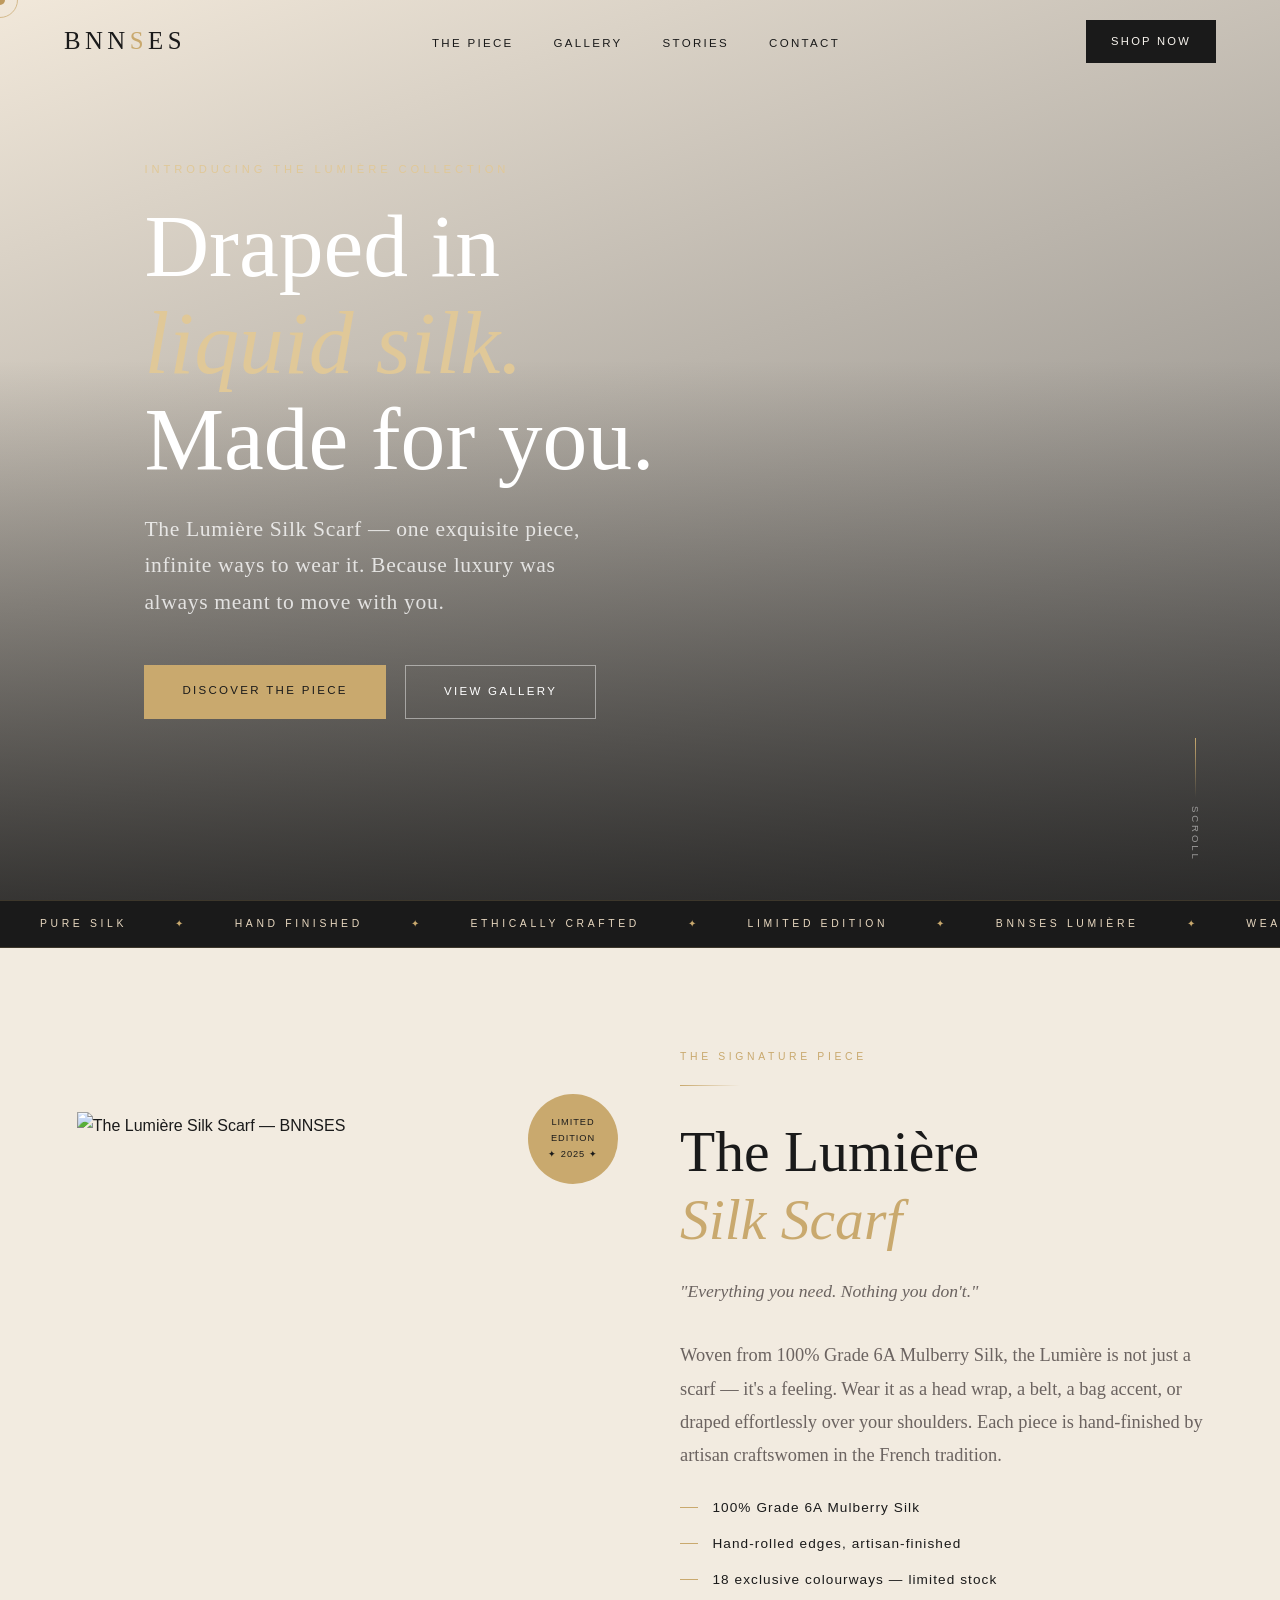
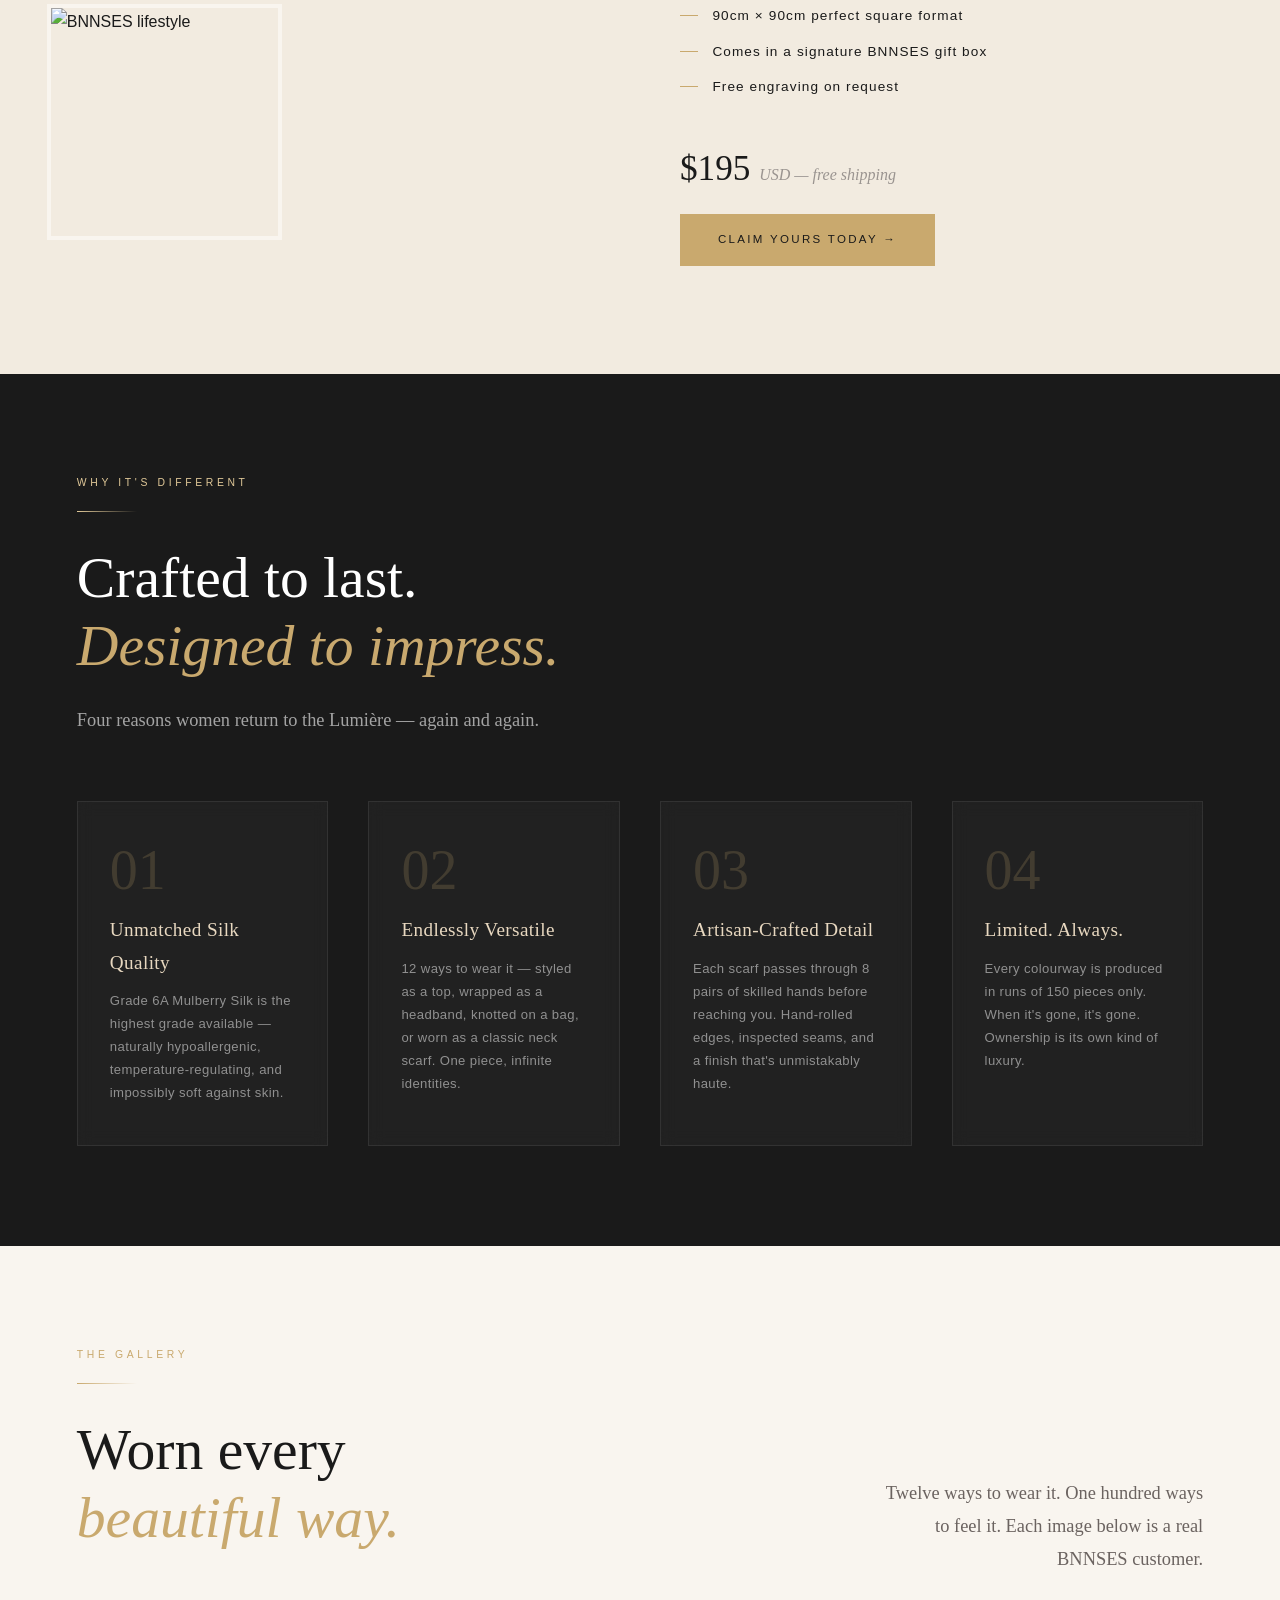
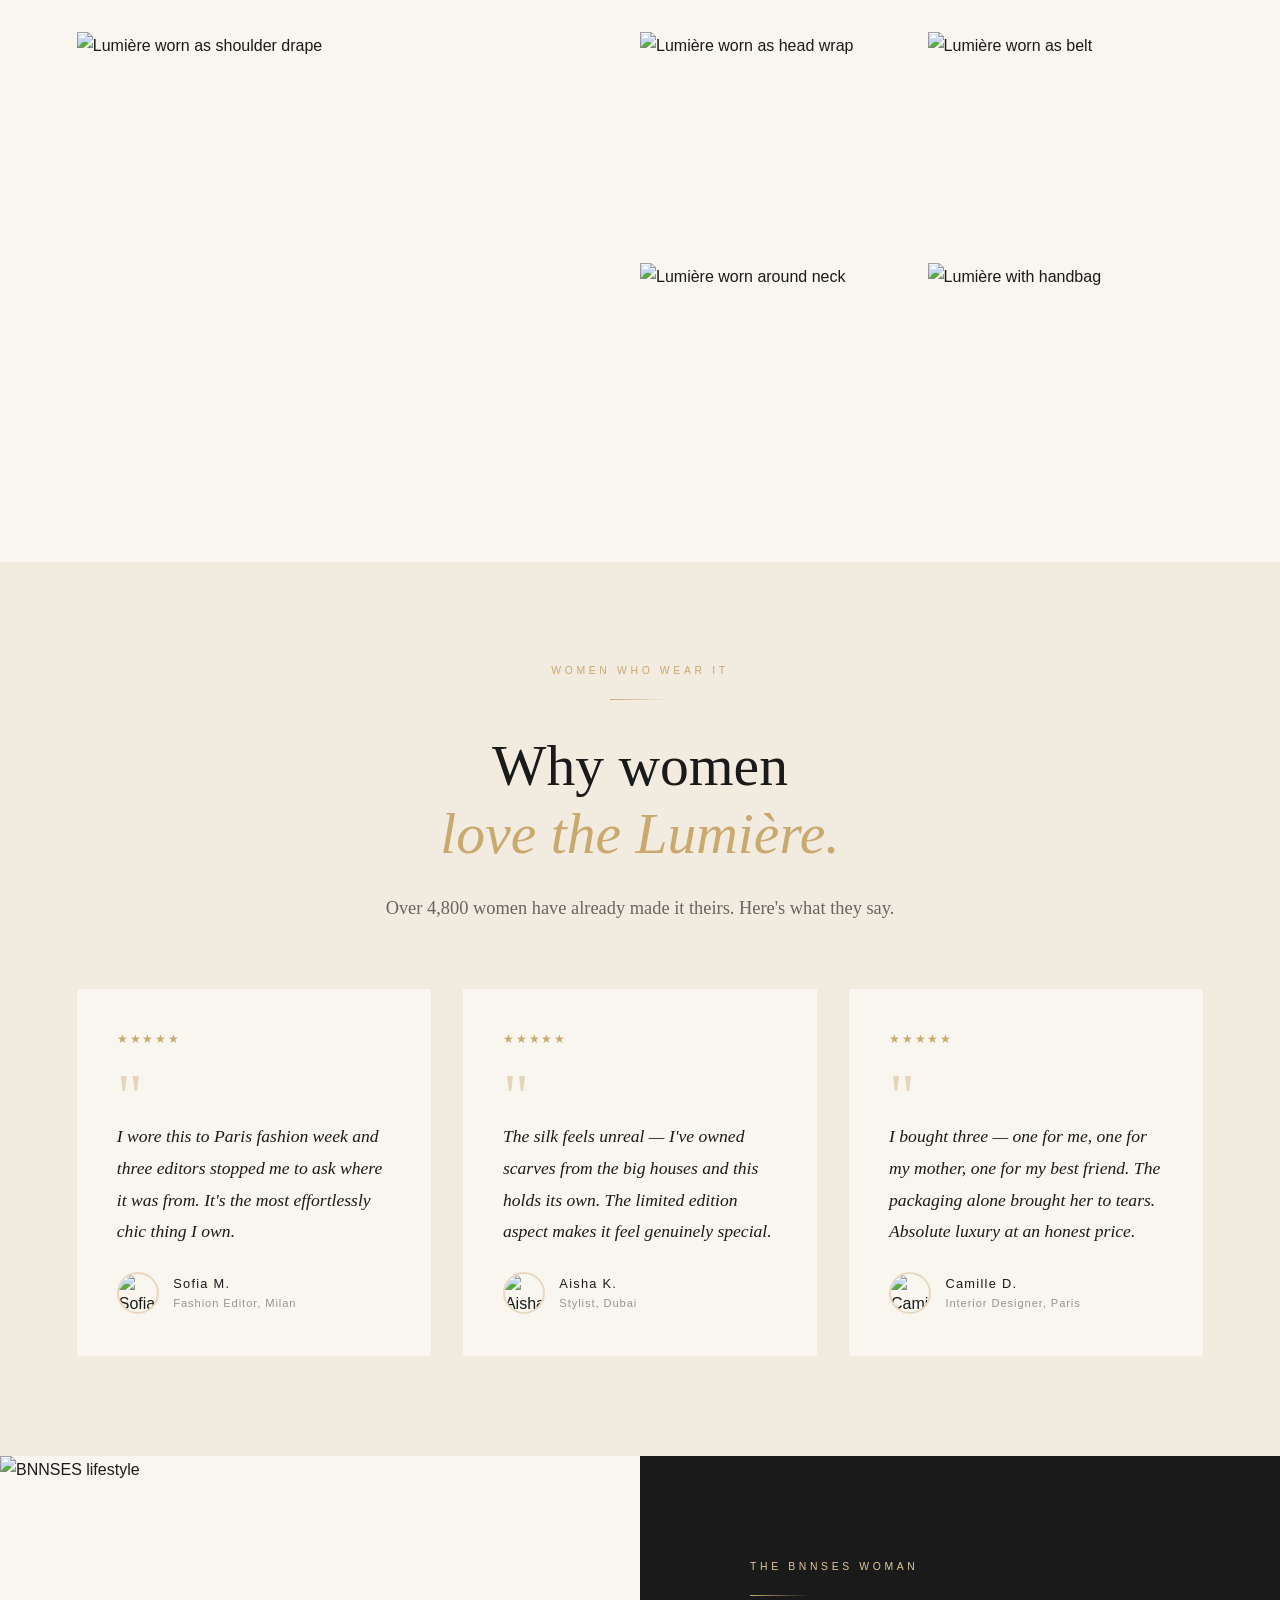
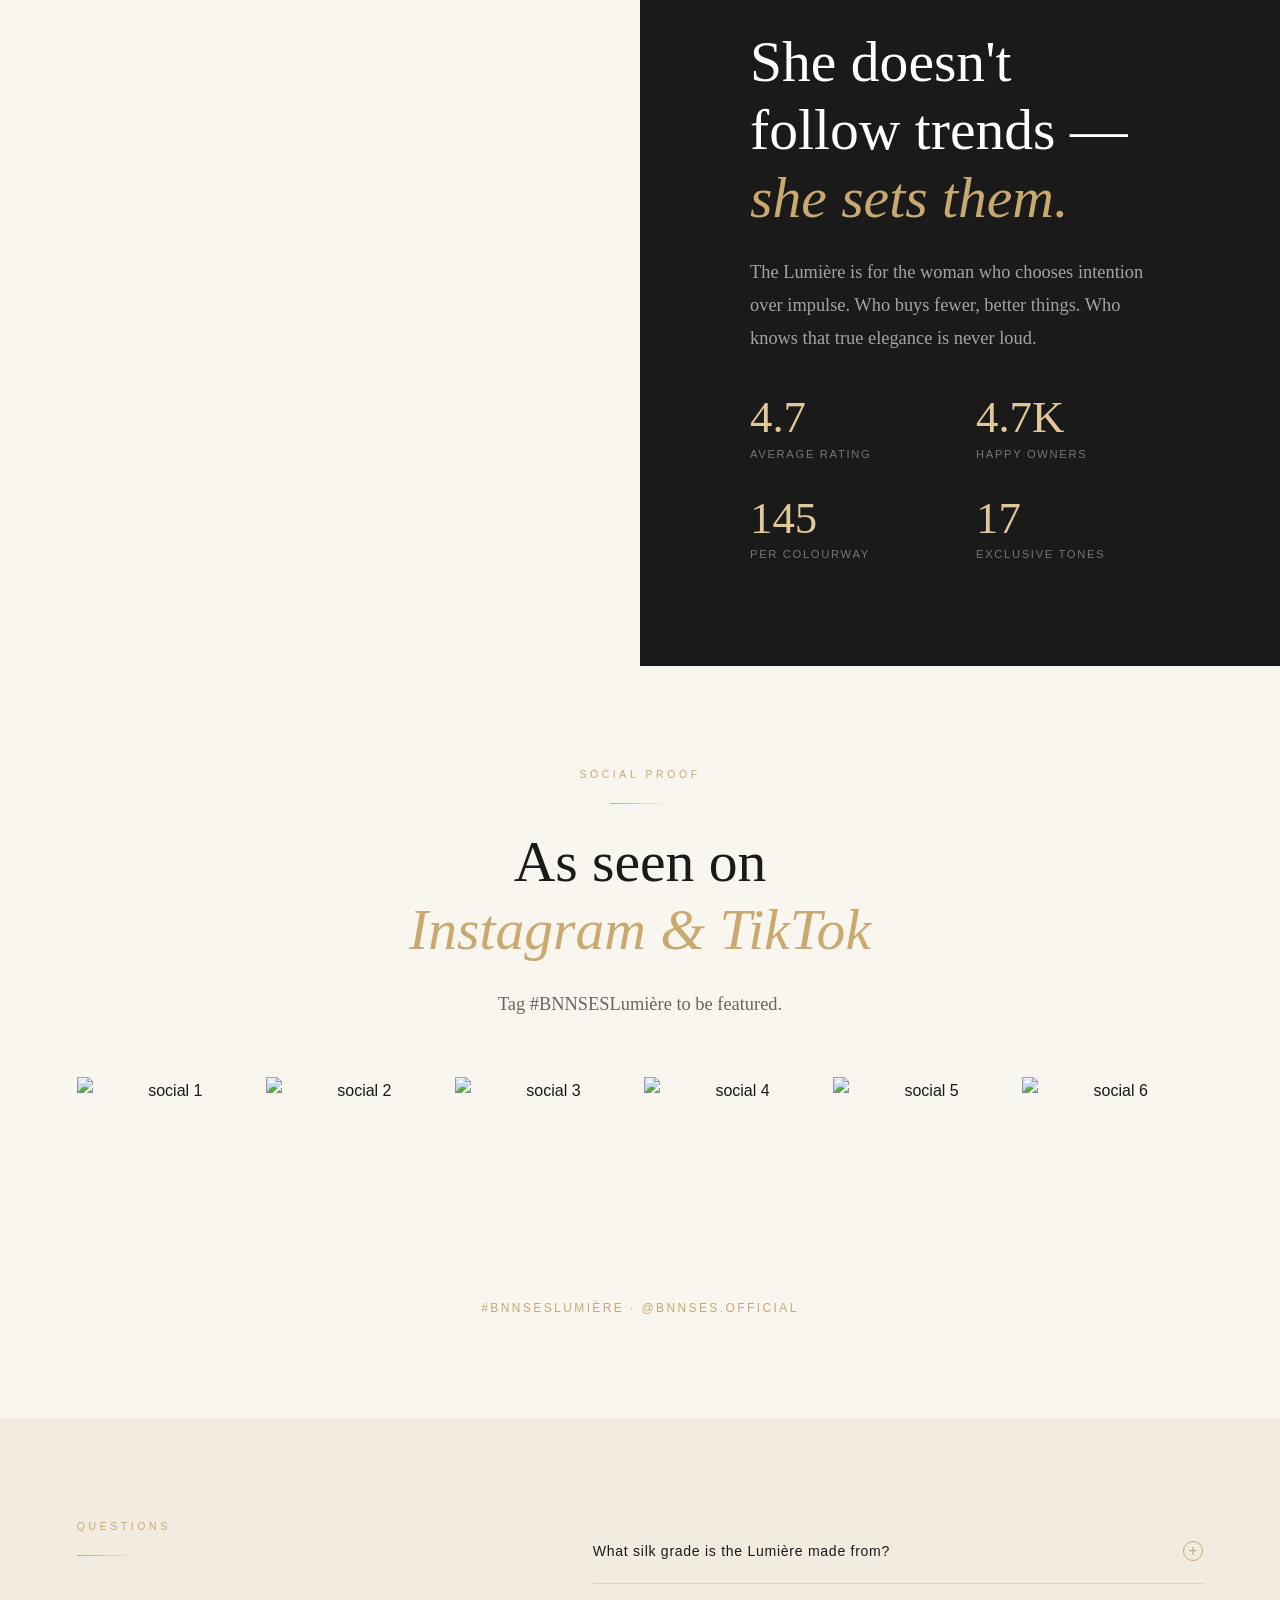
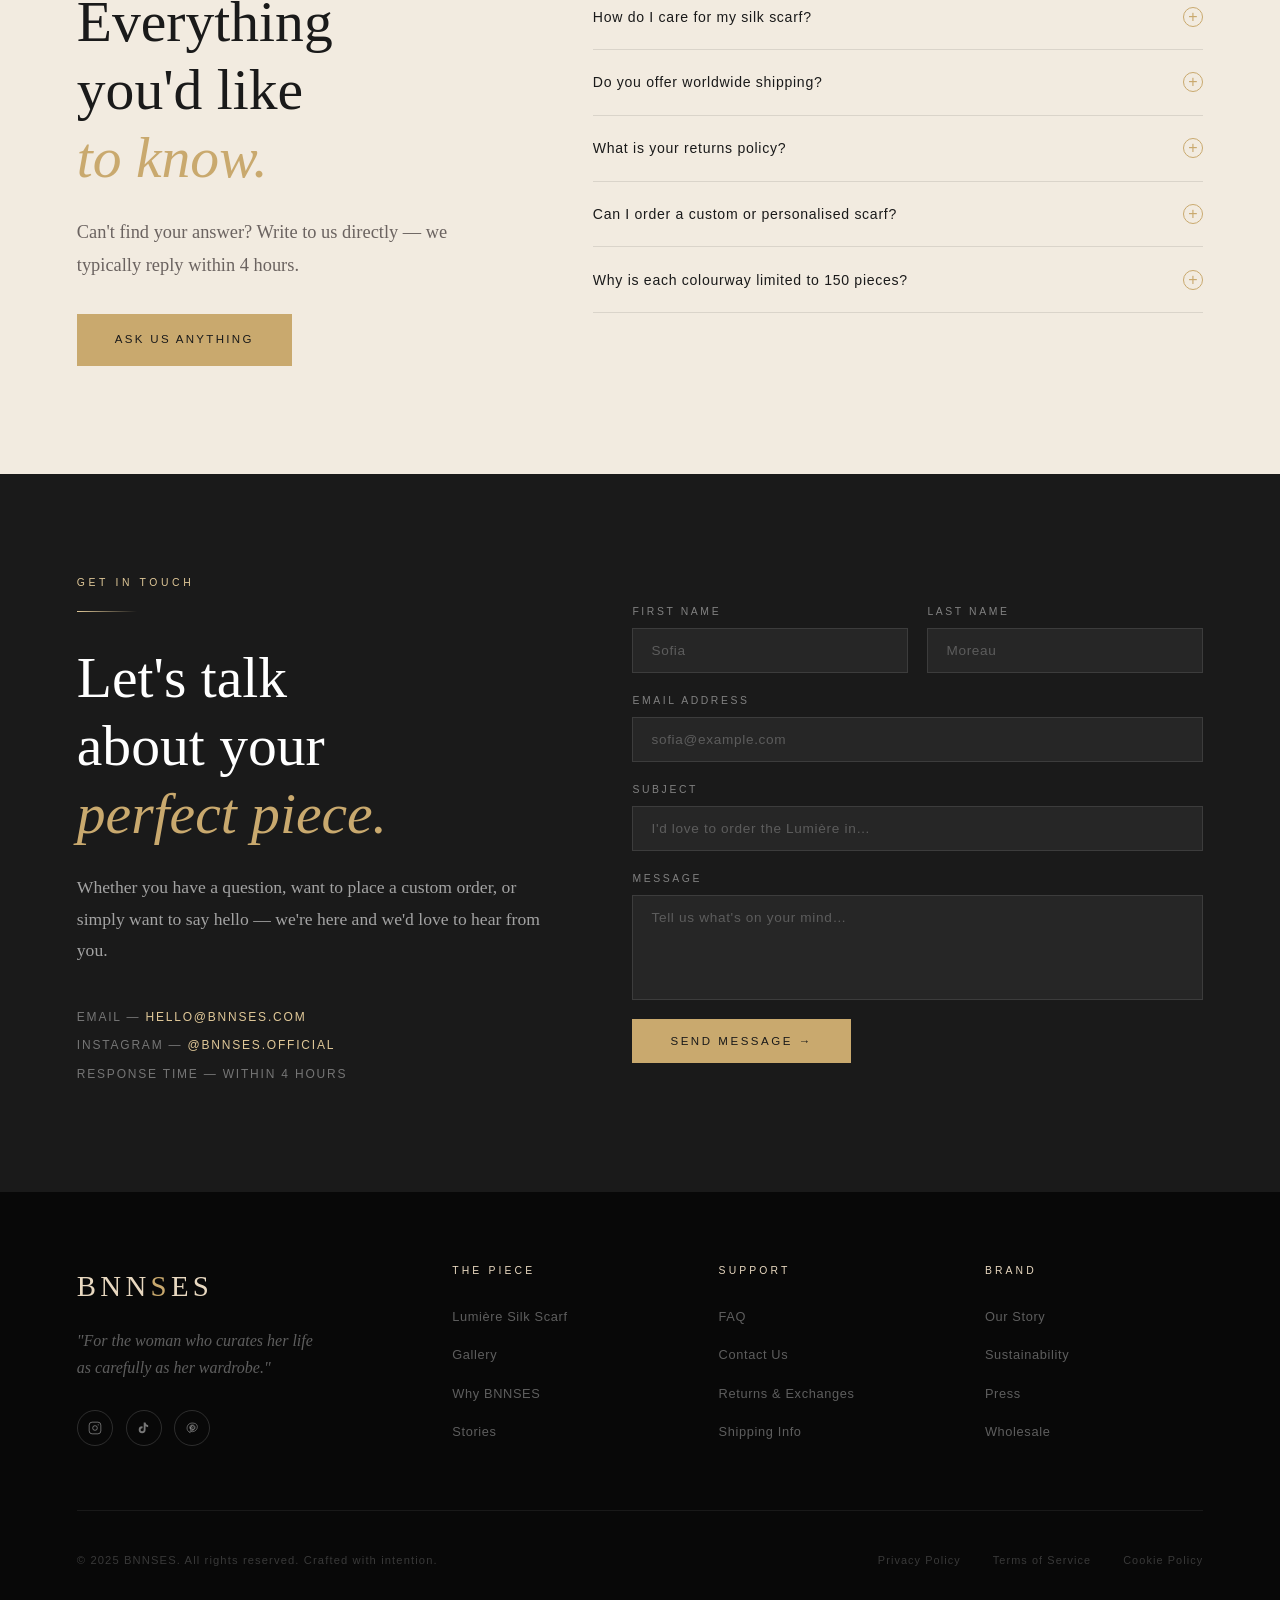
==== commit 8d9a5f79: "Update index.html" ====
--- a/index.html
+++ b/index.html
@@ -91,7 +91,7 @@
   <div class="product-visual reveal-left">
     <img
       class="product-img-main"
-      src="https://images.unsplash.com/photo-1591124495480-71f02e0e4434?w=900&q=85&auto=format&fit=crop"
+      src="https://unsplash.com/photos/embroidered-orange-flat-shoes-with-floral-patterns-d3ULp2QV4xI"
       alt="The Lumière Silk Scarf — BNNSES"
       loading="lazy"
     />
